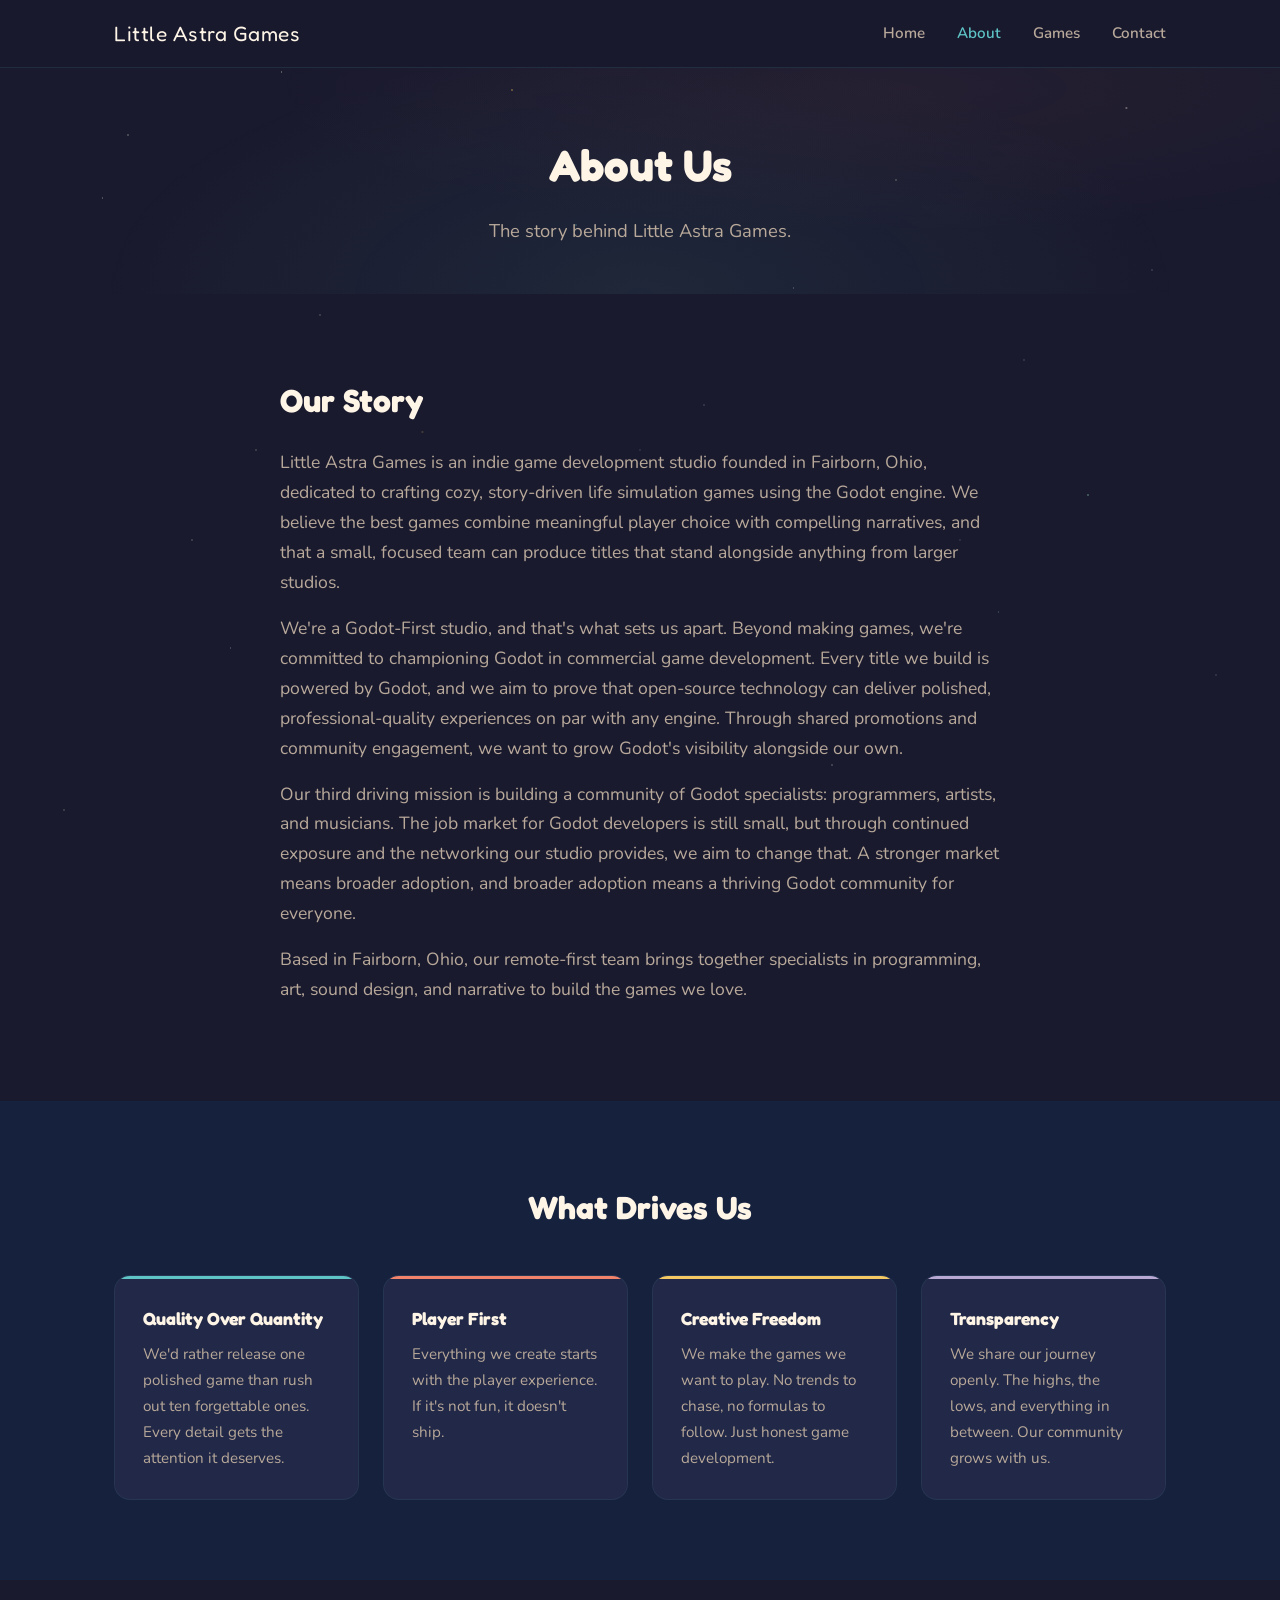
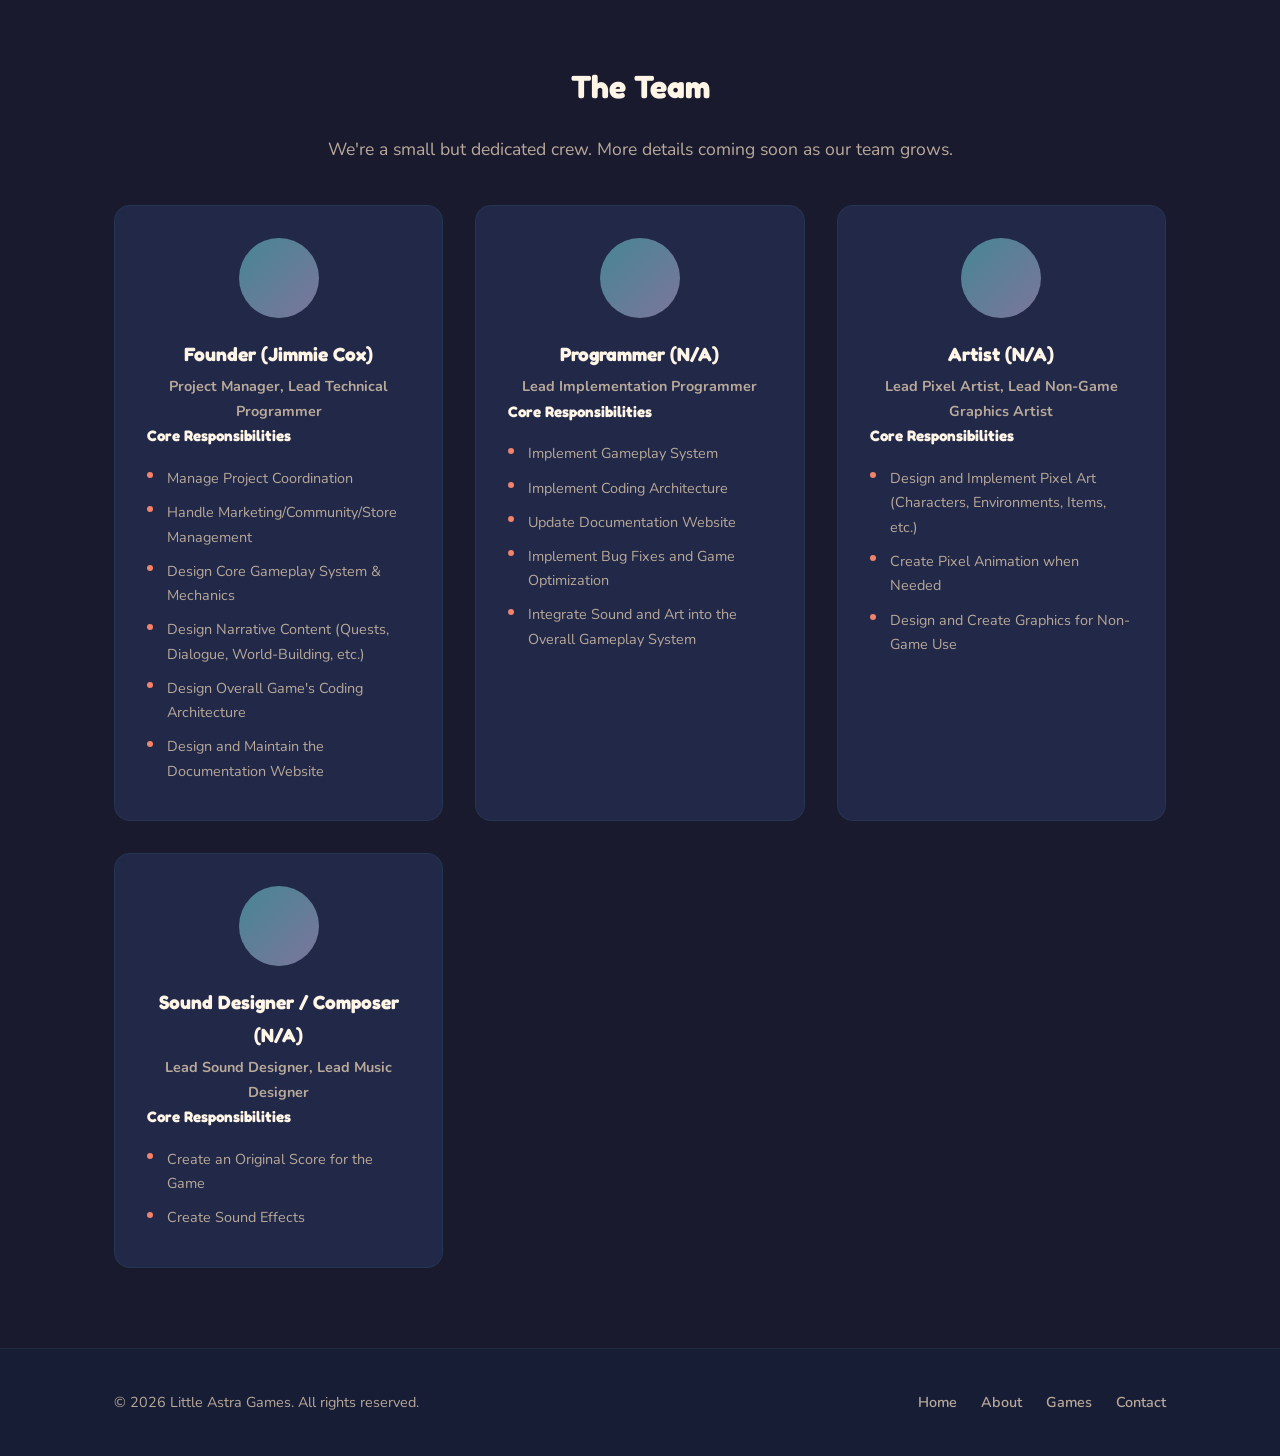
==== about.html @ 0e7be869 "Expand site with multi-page layout and cozy retro-space theme - Add separate About, Games, and Conta" ====
<!doctype html>
<html lang="en">
    <head>
        <meta charset="UTF-8" />
        <meta name="viewport" content="width=device-width, initial-scale=1.0" />
        <meta
            name="description"
            content="About Little Astra Games - Learn about our indie game studio and the team behind the games."
        />
        <title>About - Little Astra Games</title>
        <link rel="icon" type="image/svg+xml" href="favicon.svg" />
        <link rel="preconnect" href="https://fonts.googleapis.com" />
        <link rel="preconnect" href="https://fonts.gstatic.com" crossorigin />
        <link
            href="https://fonts.googleapis.com/css2?family=Nunito:wght@400;600;700;800&family=Fredoka+One&display=swap"
            rel="stylesheet"
        />
        <link rel="stylesheet" href="css/style.css" />
    </head>
    <body>
        <!-- Navigation -->
        <header class="site-header">
            <nav class="nav-container">
                <a href="index.html" class="logo">Little Astra Games</a>
                <button class="nav-toggle" aria-label="Toggle navigation">
                    <span></span>
                    <span></span>
                    <span></span>
                </button>
                <ul class="nav-links">
                    <li><a href="index.html">Home</a></li>
                    <li><a href="about.html" class="nav-active">About</a></li>
                    <li><a href="games.html">Games</a></li>
                    <li><a href="contact.html">Contact</a></li>
                </ul>
            </nav>
        </header>

        <!-- Page Header -->
        <section class="page-header">
            <div class="container">
                <h1>About Us</h1>
                <p>The story behind Little Astra Games.</p>
            </div>
        </section>

        <!-- Our Story -->
        <section class="section">
            <div class="container">
                <div class="content-block">
                    <h2>Our Story</h2>
                    <p>
                        Little Astra Games is an indie game development studio
                        founded in Fairborn, Ohio, dedicated to crafting cozy,
                        story-driven life simulation games using the Godot
                        engine. We believe the best games combine meaningful
                        player choice with compelling narratives, and that a
                        small, focused team can produce titles that stand
                        alongside anything from larger studios.
                    </p>
                    <p>
                        We're a Godot-First studio, and that's what sets us
                        apart. Beyond making games, we're committed to
                        championing Godot in commercial game development. Every
                        title we build is powered by Godot, and we aim to prove
                        that open-source technology can deliver polished,
                        professional-quality experiences on par with any engine.
                        Through shared promotions and community engagement, we
                        want to grow Godot's visibility alongside our own.
                    </p>
                    <p>
                        Our third driving mission is building a community of
                        Godot specialists: programmers, artists, and musicians.
                        The job market for Godot developers is still small, but
                        through continued exposure and the networking our studio
                        provides, we aim to change that. A stronger market means
                        broader adoption, and broader adoption means a thriving
                        Godot community for everyone.
                    </p>
                    <p>
                        Based in Fairborn, Ohio, our remote-first team brings
                        together specialists in programming, art, sound design,
                        and narrative to build the games we love.
                    </p>
                </div>
            </div>
        </section>

        <!-- Our Values -->
        <section class="section section-alt">
            <div class="container">
                <h2>What Drives Us</h2>
                <div class="values-grid">
                    <div class="value-card">
                        <h3>Quality Over Quantity</h3>
                        <p>
                            We'd rather release one polished game than rush out
                            ten forgettable ones. Every detail gets the
                            attention it deserves.
                        </p>
                    </div>
                    <div class="value-card">
                        <h3>Player First</h3>
                        <p>
                            Everything we create starts with the player
                            experience. If it's not fun, it doesn't ship.
                        </p>
                    </div>
                    <div class="value-card">
                        <h3>Creative Freedom</h3>
                        <p>
                            We make the games we want to play. No trends to
                            chase, no formulas to follow. Just honest game
                            development.
                        </p>
                    </div>
                    <div class="value-card">
                        <h3>Transparency</h3>
                        <p>
                            We share our journey openly. The highs, the lows,
                            and everything in between. Our community grows with
                            us.
                        </p>
                    </div>
                </div>
            </div>
        </section>

        <!-- Team -->
        <section class="section">
            <div class="container">
                <h2>The Team</h2>
                <p>
                    We're a small but dedicated crew. More details coming soon
                    as our team grows.
                </p>
                <div class="team-grid">
                    <div class="team-card">
                        <div class="team-avatar"></div>
                        <h3>Founder (Jimmie Cox)</h3>
                        <p class="team-role">Project Manager, Lead Technical Programmer</p>
                        <h4>Core Responsibilities</h4>
                        <ul class="team-responsibilities">
                            <li>Manage Project Coordination</li>
                            <li>Handle Marketing/Community/Store Management</li>
                            <li>Design Core Gameplay System &amp; Mechanics</li>
                            <li>Design Narrative Content (Quests, Dialogue, World-Building, etc.)</li>
                            <li>Design Overall Game's Coding Architecture</li>
                            <li>Design and Maintain the Documentation Website</li>
                        </ul>
                    </div>
                    <div class="team-card">
                        <div class="team-avatar"></div>
                        <h3>Programmer (N/A)</h3>
                        <p class="team-role">Lead Implementation Programmer</p>
                        <h4>Core Responsibilities</h4>
                        <ul class="team-responsibilities">
                            <li>Implement Gameplay System</li>
                            <li>Implement Coding Architecture</li>
                            <li>Update Documentation Website</li>
                            <li>Implement Bug Fixes and Game Optimization</li>
                            <li>Integrate Sound and Art into the Overall Gameplay System</li>
                        </ul>
                    </div>
                    <div class="team-card">
                        <div class="team-avatar"></div>
                        <h3>Artist (N/A)</h3>
                        <p class="team-role">Lead Pixel Artist, Lead Non-Game Graphics Artist</p>
                        <h4>Core Responsibilities</h4>
                        <ul class="team-responsibilities">
                            <li>Design and Implement Pixel Art (Characters, Environments, Items, etc.)</li>
                            <li>Create Pixel Animation when Needed</li>
                            <li>Design and Create Graphics for Non-Game Use</li>
                        </ul>
                    </div>
                    <div class="team-card">
                        <div class="team-avatar"></div>
                        <h3>Sound Designer / Composer (N/A)</h3>
                        <p class="team-role">Lead Sound Designer, Lead Music Designer</p>
                        <h4>Core Responsibilities</h4>
                        <ul class="team-responsibilities">
                            <li>Create an Original Score for the Game</li>
                            <li>Create Sound Effects</li>
                        </ul>
                    </div>
                </div>
            </div>
        </section>

        <!-- Footer -->
        <footer class="site-footer">
            <div class="container footer-content">
                <p>&copy; 2026 Little Astra Games. All rights reserved.</p>
                <ul class="footer-links">
                    <li><a href="index.html">Home</a></li>
                    <li><a href="about.html">About</a></li>
                    <li><a href="games.html">Games</a></li>
                    <li><a href="contact.html">Contact</a></li>
                </ul>
            </div>
        </footer>

        <script src="js/main.js"></script>
    </body>
</html>
---- css/style.css ----
/* ===== Reset & Base ===== */
*,
*::before,
*::after {
  margin: 0;
  padding: 0;
  box-sizing: border-box;
}

:root {
  /* Cozy retro-space palette */
  --color-bg: #1a1a2e;
  --color-bg-alt: #16213e;
  --color-surface: #222847;
  --color-text: #f0e6d3;
  --color-text-muted: #b8a99a;
  --color-cream: #fef5e7;
  --color-teal: #5ec4c6;
  --color-teal-hover: #7dd8da;
  --color-coral: #f2836b;
  --color-coral-hover: #f5a08d;
  --color-lavender: #b8a9d4;
  --color-mint: #a8e6cf;
  --color-gold: #f4c862;
  --color-white: #ffffff;

  --font-body: 'Nunito', sans-serif;
  --font-display: 'Fredoka One', cursive;
  --max-width: 1100px;
  --radius: 16px;
  --radius-sm: 10px;
}

html {
  scroll-behavior: smooth;
}

body {
  font-family: var(--font-body);
  background-color: var(--color-bg);
  color: var(--color-text);
  line-height: 1.7;
  overflow-x: hidden;
}

a {
  color: var(--color-teal);
  text-decoration: none;
  transition: color 0.2s;
}

a:hover {
  color: var(--color-teal-hover);
}

img {
  max-width: 100%;
  display: block;
}

/* ===== Starfield Background ===== */
body::before,
body::after {
  content: '';
  position: fixed;
  top: 0;
  left: 0;
  width: 100%;
  height: 100%;
  pointer-events: none;
  z-index: 0;
}

body::before {
  background:
    radial-gradient(1px 1px at 10% 15%, rgba(254, 245, 231, 0.7), transparent),
    radial-gradient(1px 1px at 25% 35%, rgba(254, 245, 231, 0.5), transparent),
    radial-gradient(1.5px 1.5px at 40% 10%, rgba(244, 200, 98, 0.6), transparent),
    radial-gradient(1px 1px at 55% 45%, rgba(254, 245, 231, 0.4), transparent),
    radial-gradient(1px 1px at 70% 20%, rgba(254, 245, 231, 0.6), transparent),
    radial-gradient(1.5px 1.5px at 85% 55%, rgba(168, 230, 207, 0.5), transparent),
    radial-gradient(1px 1px at 15% 60%, rgba(254, 245, 231, 0.5), transparent),
    radial-gradient(1px 1px at 30% 80%, rgba(254, 245, 231, 0.3), transparent),
    radial-gradient(1.5px 1.5px at 50% 70%, rgba(244, 200, 98, 0.4), transparent),
    radial-gradient(1px 1px at 65% 85%, rgba(254, 245, 231, 0.6), transparent),
    radial-gradient(1px 1px at 80% 40%, rgba(254, 245, 231, 0.4), transparent),
    radial-gradient(1px 1px at 95% 75%, rgba(184, 169, 212, 0.5), transparent),
    radial-gradient(1px 1px at 5% 90%, rgba(254, 245, 231, 0.5), transparent),
    radial-gradient(1.5px 1.5px at 45% 25%, rgba(94, 196, 198, 0.4), transparent),
    radial-gradient(1px 1px at 75% 60%, rgba(254, 245, 231, 0.3), transparent),
    radial-gradient(1px 1px at 20% 50%, rgba(254, 245, 231, 0.5), transparent),
    radial-gradient(1px 1px at 60% 5%, rgba(254, 245, 231, 0.6), transparent),
    radial-gradient(1px 1px at 90% 30%, rgba(254, 245, 231, 0.4), transparent),
    radial-gradient(1.5px 1.5px at 35% 95%, rgba(242, 131, 107, 0.3), transparent),
    radial-gradient(1px 1px at 50% 50%, rgba(254, 245, 231, 0.3), transparent);
  animation: twinkle 8s ease-in-out infinite alternate;
}

body::after {
  background:
    radial-gradient(1px 1px at 8% 22%, rgba(254, 245, 231, 0.5), transparent),
    radial-gradient(1px 1px at 18% 72%, rgba(254, 245, 231, 0.4), transparent),
    radial-gradient(1.5px 1.5px at 33% 48%, rgba(244, 200, 98, 0.3), transparent),
    radial-gradient(1px 1px at 48% 88%, rgba(254, 245, 231, 0.6), transparent),
    radial-gradient(1px 1px at 62% 32%, rgba(254, 245, 231, 0.4), transparent),
    radial-gradient(1px 1px at 78% 68%, rgba(168, 230, 207, 0.4), transparent),
    radial-gradient(1.5px 1.5px at 88% 12%, rgba(254, 245, 231, 0.5), transparent),
    radial-gradient(1px 1px at 42% 58%, rgba(254, 245, 231, 0.3), transparent),
    radial-gradient(1px 1px at 72% 92%, rgba(184, 169, 212, 0.3), transparent),
    radial-gradient(1px 1px at 22% 8%, rgba(254, 245, 231, 0.6), transparent);
  animation: twinkle 12s ease-in-out infinite alternate-reverse;
}

@keyframes twinkle {
  0% { opacity: 0.6; }
  100% { opacity: 1; }
}

/* All content above starfield */
body > * {
  position: relative;
  z-index: 1;
}

/* ===== Layout ===== */
.container {
  max-width: var(--max-width);
  margin: 0 auto;
  padding: 0 1.5rem;
}

.section {
  padding: 5rem 0;
  text-align: center;
}

.section-alt {
  background-color: var(--color-bg-alt);
}

.section h2 {
  font-family: var(--font-display);
  font-size: 2rem;
  margin-bottom: 1.25rem;
  color: var(--color-cream);
}

.section p {
  max-width: 640px;
  margin: 0 auto;
  color: var(--color-text-muted);
  font-size: 1.1rem;
}

/* ===== Header / Nav ===== */
.site-header {
  position: fixed;
  top: 0;
  left: 0;
  width: 100%;
  z-index: 100;
  background-color: rgba(26, 26, 46, 0.92);
  backdrop-filter: blur(10px);
  border-bottom: 1px solid rgba(94, 196, 198, 0.12);
}

.nav-container {
  max-width: var(--max-width);
  margin: 0 auto;
  padding: 1rem 1.5rem;
  display: flex;
  align-items: center;
  justify-content: space-between;
}

.logo {
  font-family: var(--font-display);
  font-size: 1.3rem;
  color: var(--color-cream);
  letter-spacing: 0.5px;
}

.logo:hover {
  color: var(--color-teal);
}

.nav-links {
  list-style: none;
  display: flex;
  gap: 2rem;
}

.nav-links a {
  color: var(--color-text-muted);
  font-size: 0.95rem;
  font-weight: 600;
  transition: color 0.2s;
}

.nav-links a:hover {
  color: var(--color-cream);
}

.nav-links a.nav-active {
  color: var(--color-teal);
}

/* Mobile nav toggle */
.nav-toggle {
  display: none;
  background: none;
  border: none;
  cursor: pointer;
  flex-direction: column;
  gap: 5px;
  padding: 4px;
}

.nav-toggle span {
  display: block;
  width: 24px;
  height: 2px;
  background-color: var(--color-cream);
  border-radius: 2px;
  transition: transform 0.3s, opacity 0.3s;
}

@media (max-width: 768px) {
  .nav-toggle {
    display: flex;
  }

  .nav-links {
    position: absolute;
    top: 100%;
    left: 0;
    width: 100%;
    flex-direction: column;
    background-color: rgba(26, 26, 46, 0.98);
    padding: 1.5rem;
    gap: 1rem;
    border-bottom: 1px solid rgba(94, 196, 198, 0.12);
    display: none;
  }

  .nav-links.open {
    display: flex;
  }
}

/* ===== Hero (Home page) ===== */
.hero {
  min-height: 100vh;
  display: flex;
  align-items: center;
  justify-content: center;
  text-align: center;
  padding: 6rem 1.5rem 4rem;
  background:
    radial-gradient(ellipse at 30% 80%, rgba(94, 196, 198, 0.08) 0%, transparent 50%),
    radial-gradient(ellipse at 70% 20%, rgba(242, 131, 107, 0.06) 0%, transparent 50%),
    radial-gradient(ellipse at center bottom, rgba(184, 169, 212, 0.1) 0%, transparent 60%);
}

.hero h1 {
  font-family: var(--font-display);
  font-size: 3.5rem;
  color: var(--color-cream);
  margin-bottom: 1rem;
  letter-spacing: 1px;
}

.hero p {
  font-size: 1.3rem;
  color: var(--color-text-muted);
  margin-bottom: 2.5rem;
}

/* ===== Page Header (Sub-pages) ===== */
.page-header {
  padding: 8rem 0 3rem;
  text-align: center;
  background:
    radial-gradient(ellipse at center bottom, rgba(94, 196, 198, 0.08) 0%, transparent 60%),
    radial-gradient(ellipse at 70% 30%, rgba(242, 131, 107, 0.05) 0%, transparent 50%);
}

.page-header h1 {
  font-family: var(--font-display);
  font-size: 2.75rem;
  color: var(--color-cream);
  margin-bottom: 0.75rem;
}

.page-header p {
  font-size: 1.15rem;
  color: var(--color-text-muted);
}

/* ===== Buttons ===== */
.btn {
  display: inline-block;
  padding: 0.8rem 2.2rem;
  background-color: var(--color-coral);
  color: var(--color-white);
  border-radius: 50px;
  font-family: var(--font-body);
  font-size: 1rem;
  font-weight: 700;
  transition: background-color 0.2s, transform 0.2s, box-shadow 0.2s;
  box-shadow: 0 4px 15px rgba(242, 131, 107, 0.25);
}

.btn:hover {
  background-color: var(--color-coral-hover);
  color: var(--color-white);
  transform: translateY(-2px);
  box-shadow: 0 6px 20px rgba(242, 131, 107, 0.35);
}

.btn-outline {
  background-color: transparent;
  border: 2px solid var(--color-teal);
  color: var(--color-teal);
  box-shadow: none;
}

.btn-outline:hover {
  background-color: var(--color-teal);
  color: var(--color-bg);
  box-shadow: 0 6px 20px rgba(94, 196, 198, 0.25);
}

.cta-buttons {
  display: flex;
  gap: 1rem;
  justify-content: center;
  margin-top: 2rem;
  flex-wrap: wrap;
}

/* ===== Card base style ===== */
.highlight-card,
.game-card,
.value-card,
.contact-card {
  background-color: var(--color-surface);
  border-radius: var(--radius);
  border: 1px solid rgba(94, 196, 198, 0.08);
  transition: transform 0.25s, box-shadow 0.25s, border-color 0.25s;
}

.highlight-card:hover,
.game-card:hover,
.value-card:hover,
.contact-card:hover {
  transform: translateY(-4px);
  box-shadow: 0 8px 30px rgba(94, 196, 198, 0.1);
  border-color: rgba(94, 196, 198, 0.2);
}

/* ===== Highlights Grid (Home) ===== */
.highlights-grid {
  display: grid;
  grid-template-columns: repeat(auto-fit, minmax(260px, 1fr));
  gap: 2rem;
  margin-top: 2.5rem;
}

.highlight-card {
  padding: 2rem;
  text-align: left;
}

.highlight-card h3 {
  font-family: var(--font-display);
  font-size: 1.3rem;
  color: var(--color-teal);
  margin-bottom: 0.75rem;
}

.highlight-card p {
  color: var(--color-text-muted);
  font-size: 0.95rem;
  margin: 0;
  max-width: none;
}

/* Retro atomic decorative dot on highlight cards */
.highlight-card::before {
  content: '';
  display: block;
  width: 10px;
  height: 10px;
  border-radius: 50%;
  margin-bottom: 1.25rem;
}

.highlight-card:nth-child(1)::before {
  background-color: var(--color-coral);
  box-shadow: 0 0 12px rgba(242, 131, 107, 0.4);
}

.highlight-card:nth-child(2)::before {
  background-color: var(--color-mint);
  box-shadow: 0 0 12px rgba(168, 230, 207, 0.4);
}

.highlight-card:nth-child(3)::before {
  background-color: var(--color-gold);
  box-shadow: 0 0 12px rgba(244, 200, 98, 0.4);
}

.highlight-card:nth-child(4)::before {
  background-color: var(--color-lavender);
  box-shadow: 0 0 12px rgba(184, 169, 212, 0.4);
}

/* ===== Games Grid ===== */
.games-grid {
  display: grid;
  grid-template-columns: repeat(auto-fill, minmax(300px, 1fr));
  gap: 2rem;
  margin-top: 2.5rem;
}

.game-card {
  padding: 1.5rem;
  text-align: left;
}

.game-card-placeholder {
  width: 100%;
  aspect-ratio: 16 / 9;
  background: linear-gradient(135deg, rgba(94, 196, 198, 0.1) 0%, rgba(184, 169, 212, 0.1) 100%);
  border-radius: var(--radius-sm);
  margin-bottom: 1rem;
}

.game-tag {
  display: inline-block;
  font-size: 0.7rem;
  font-weight: 700;
  text-transform: uppercase;
  letter-spacing: 1.5px;
  color: var(--color-mint);
  background-color: rgba(168, 230, 207, 0.1);
  padding: 0.3rem 0.85rem;
  border-radius: 50px;
  margin-bottom: 0.75rem;
}

.game-card h3 {
  font-family: var(--font-display);
  font-size: 1.25rem;
  color: var(--color-cream);
  margin-bottom: 0.5rem;
}

.game-card p {
  color: var(--color-text-muted);
  font-size: 0.95rem;
  max-width: none;
  margin: 0;
}

/* ===== Content Block (About) ===== */
.content-block {
  text-align: left;
  max-width: 720px;
  margin: 0 auto;
}

.content-block h2 {
  text-align: left;
}

.content-block p {
  max-width: none;
  margin: 0 0 1rem;
  text-align: left;
}

/* ===== Values Grid (About) ===== */
.values-grid {
  display: grid;
  grid-template-columns: repeat(auto-fit, minmax(240px, 1fr));
  gap: 1.5rem;
  margin-top: 2.5rem;
}

.value-card {
  padding: 1.75rem;
  text-align: left;
  position: relative;
  overflow: hidden;
}

/* Retro accent stripe on value cards */
.value-card::after {
  content: '';
  position: absolute;
  top: 0;
  left: 0;
  width: 100%;
  height: 3px;
  border-radius: var(--radius) var(--radius) 0 0;
}

.value-card:nth-child(1)::after { background: var(--color-teal); }
.value-card:nth-child(2)::after { background: var(--color-coral); }
.value-card:nth-child(3)::after { background: var(--color-gold); }
.value-card:nth-child(4)::after { background: var(--color-lavender); }

.value-card h3 {
  font-family: var(--font-display);
  font-size: 1.1rem;
  color: var(--color-cream);
  margin-bottom: 0.5rem;
}

.value-card p {
  color: var(--color-text-muted);
  font-size: 0.95rem;
  max-width: none;
  margin: 0;
}

/* ===== Team Grid (About) ===== */
.team-grid {
  display: grid;
  grid-template-columns: repeat(auto-fill, minmax(280px, 1fr));
  gap: 2rem;
  margin-top: 2.5rem;
  justify-items: center;
}

.team-card {
  background-color: var(--color-surface);
  border-radius: var(--radius);
  border: 1px solid rgba(94, 196, 198, 0.08);
  padding: 2rem;
  text-align: left;
  max-width: 420px;
  width: 100%;
}

.team-avatar {
  width: 80px;
  height: 80px;
  border-radius: 50%;
  background: linear-gradient(135deg, var(--color-teal), var(--color-lavender));
  margin: 0 auto 1.25rem;
  opacity: 0.6;
}

.team-card h3 {
  font-family: var(--font-display);
  font-size: 1.2rem;
  color: var(--color-cream);
  margin-bottom: 0.25rem;
  text-align: center;
}

.team-role {
  color: var(--color-teal);
  font-weight: 700;
  font-size: 0.9rem;
  text-align: center;
  margin-bottom: 1.25rem;
}

.team-card h4 {
  font-family: var(--font-display);
  font-size: 0.95rem;
  color: var(--color-cream);
  margin-bottom: 0.75rem;
}

.team-responsibilities {
  list-style: none;
  padding: 0;
}

.team-responsibilities li {
  color: var(--color-text-muted);
  font-size: 0.9rem;
  padding: 0.3rem 0;
  padding-left: 1.25rem;
  position: relative;
}

.team-responsibilities li::before {
  content: '';
  position: absolute;
  left: 0;
  top: 0.7rem;
  width: 6px;
  height: 6px;
  border-radius: 50%;
  background-color: var(--color-coral);
}

.team-card p {
  color: var(--color-text-muted);
  font-size: 0.9rem;
}

/* ===== Contact Grid ===== */
.contact-grid {
  display: grid;
  grid-template-columns: repeat(auto-fit, minmax(260px, 1fr));
  gap: 1.5rem;
  margin-top: 1rem;
}

.contact-card {
  padding: 2rem;
  text-align: left;
}

.contact-card h3 {
  font-family: var(--font-display);
  font-size: 1.15rem;
  color: var(--color-cream);
  margin-bottom: 0.5rem;
}

.contact-card p {
  color: var(--color-text-muted);
  font-size: 0.95rem;
  margin: 0 0 1rem;
  max-width: none;
}

.contact-link {
  font-weight: 700;
  font-size: 0.95rem;
  color: var(--color-teal);
}

.contact-link:hover {
  color: var(--color-teal-hover);
}

/* ===== Social Links ===== */
.social-links {
  list-style: none;
  display: flex;
  justify-content: center;
  gap: 1.5rem;
  margin-top: 2rem;
  flex-wrap: wrap;
}

.social-links a {
  display: inline-block;
  padding: 0.5rem 1.25rem;
  color: var(--color-cream);
  font-weight: 700;
  font-size: 0.95rem;
  border: 1px solid rgba(94, 196, 198, 0.2);
  border-radius: 50px;
  transition: all 0.2s;
}

.social-links a:hover {
  background-color: var(--color-teal);
  color: var(--color-bg);
  border-color: var(--color-teal);
}

/* ===== Footer ===== */
.site-footer {
  padding: 2.5rem 0;
  border-top: 1px solid rgba(94, 196, 198, 0.1);
  background-color: rgba(22, 33, 62, 0.5);
}

.footer-content {
  display: flex;
  align-items: center;
  justify-content: space-between;
  flex-wrap: wrap;
  gap: 1rem;
}

.site-footer p {
  color: var(--color-text-muted);
  font-size: 0.9rem;
}

.footer-links {
  list-style: none;
  display: flex;
  gap: 1.5rem;
}

.footer-links a {
  color: var(--color-text-muted);
  font-size: 0.9rem;
  font-weight: 600;
  transition: color 0.2s;
}

.footer-links a:hover {
  color: var(--color-teal);
}

/* ===== Responsive ===== */
@media (max-width: 600px) {
  .hero h1 {
    font-size: 2.25rem;
  }

  .hero p {
    font-size: 1.05rem;
  }

  .page-header {
    padding: 6.5rem 0 2rem;
  }

  .page-header h1 {
    font-size: 2rem;
  }

  .section {
    padding: 3.5rem 0;
  }

  .footer-content {
    flex-direction: column;
    text-align: center;
  }
}
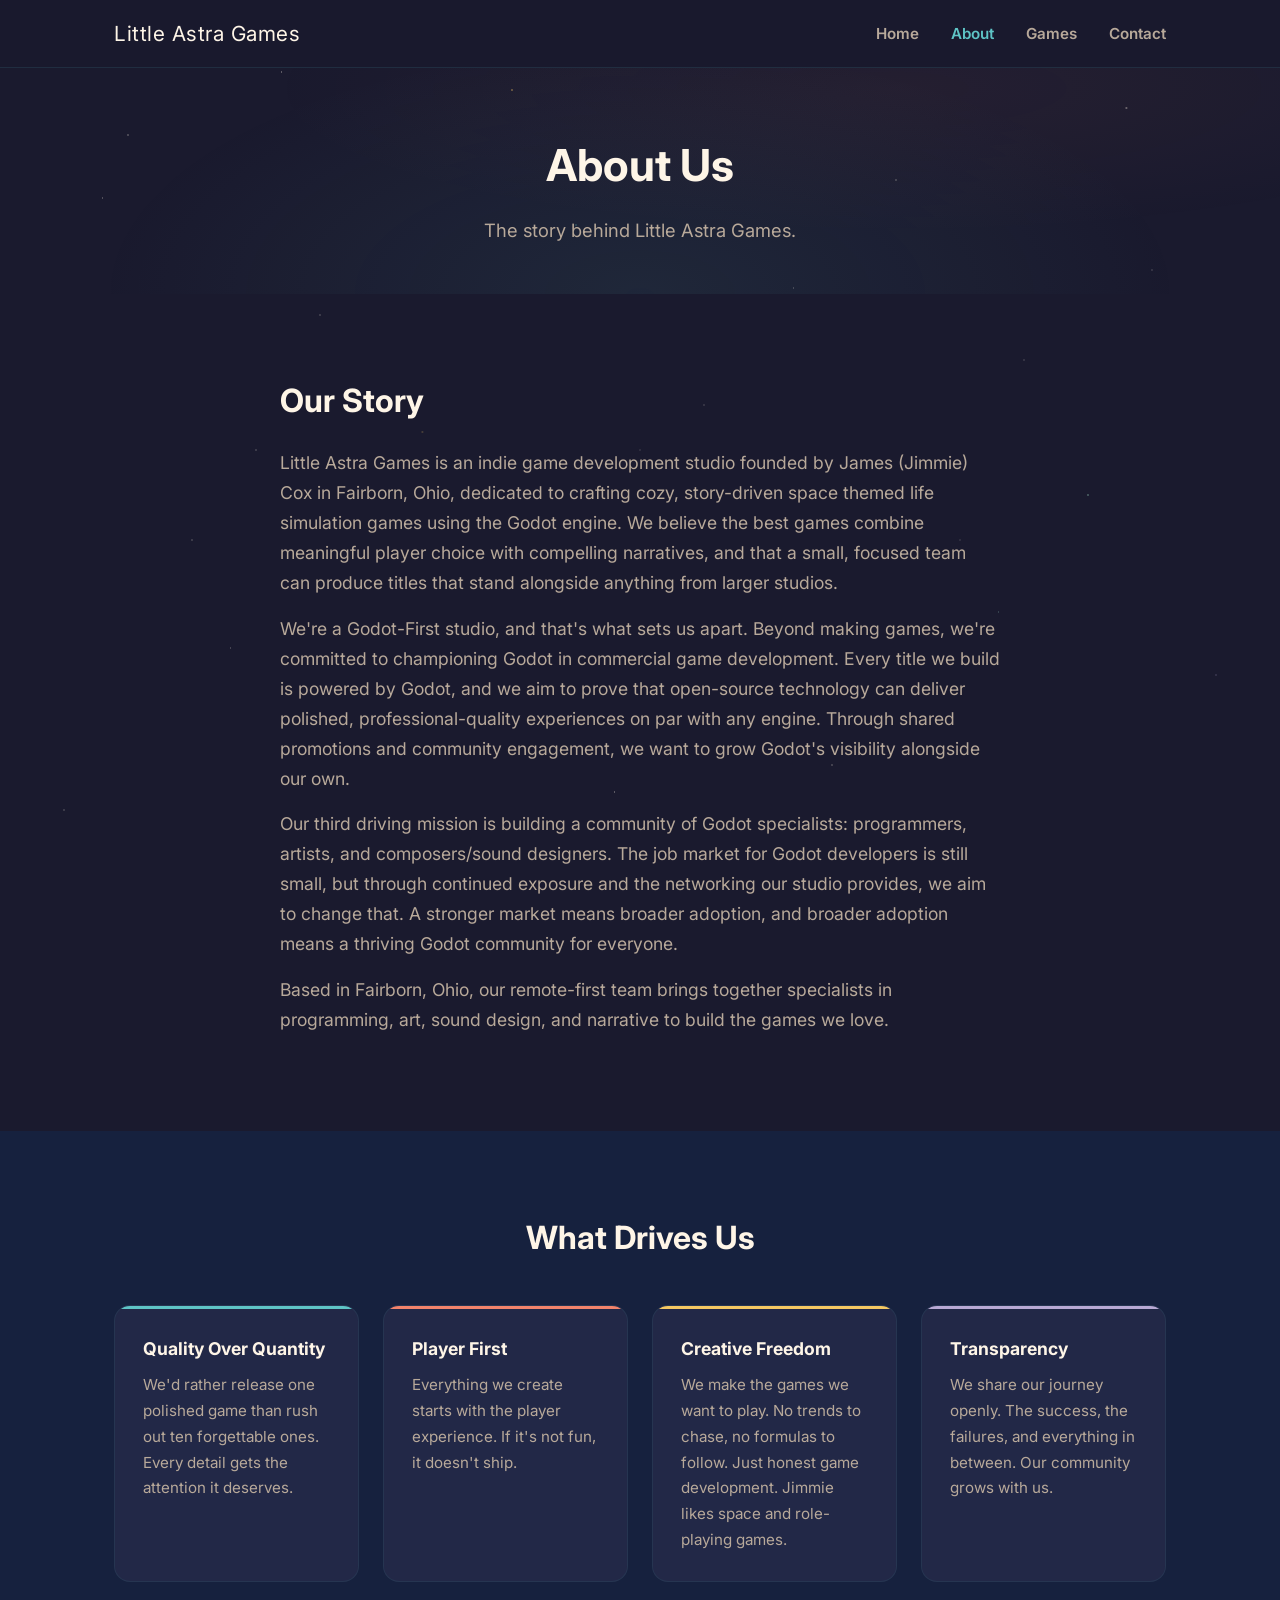
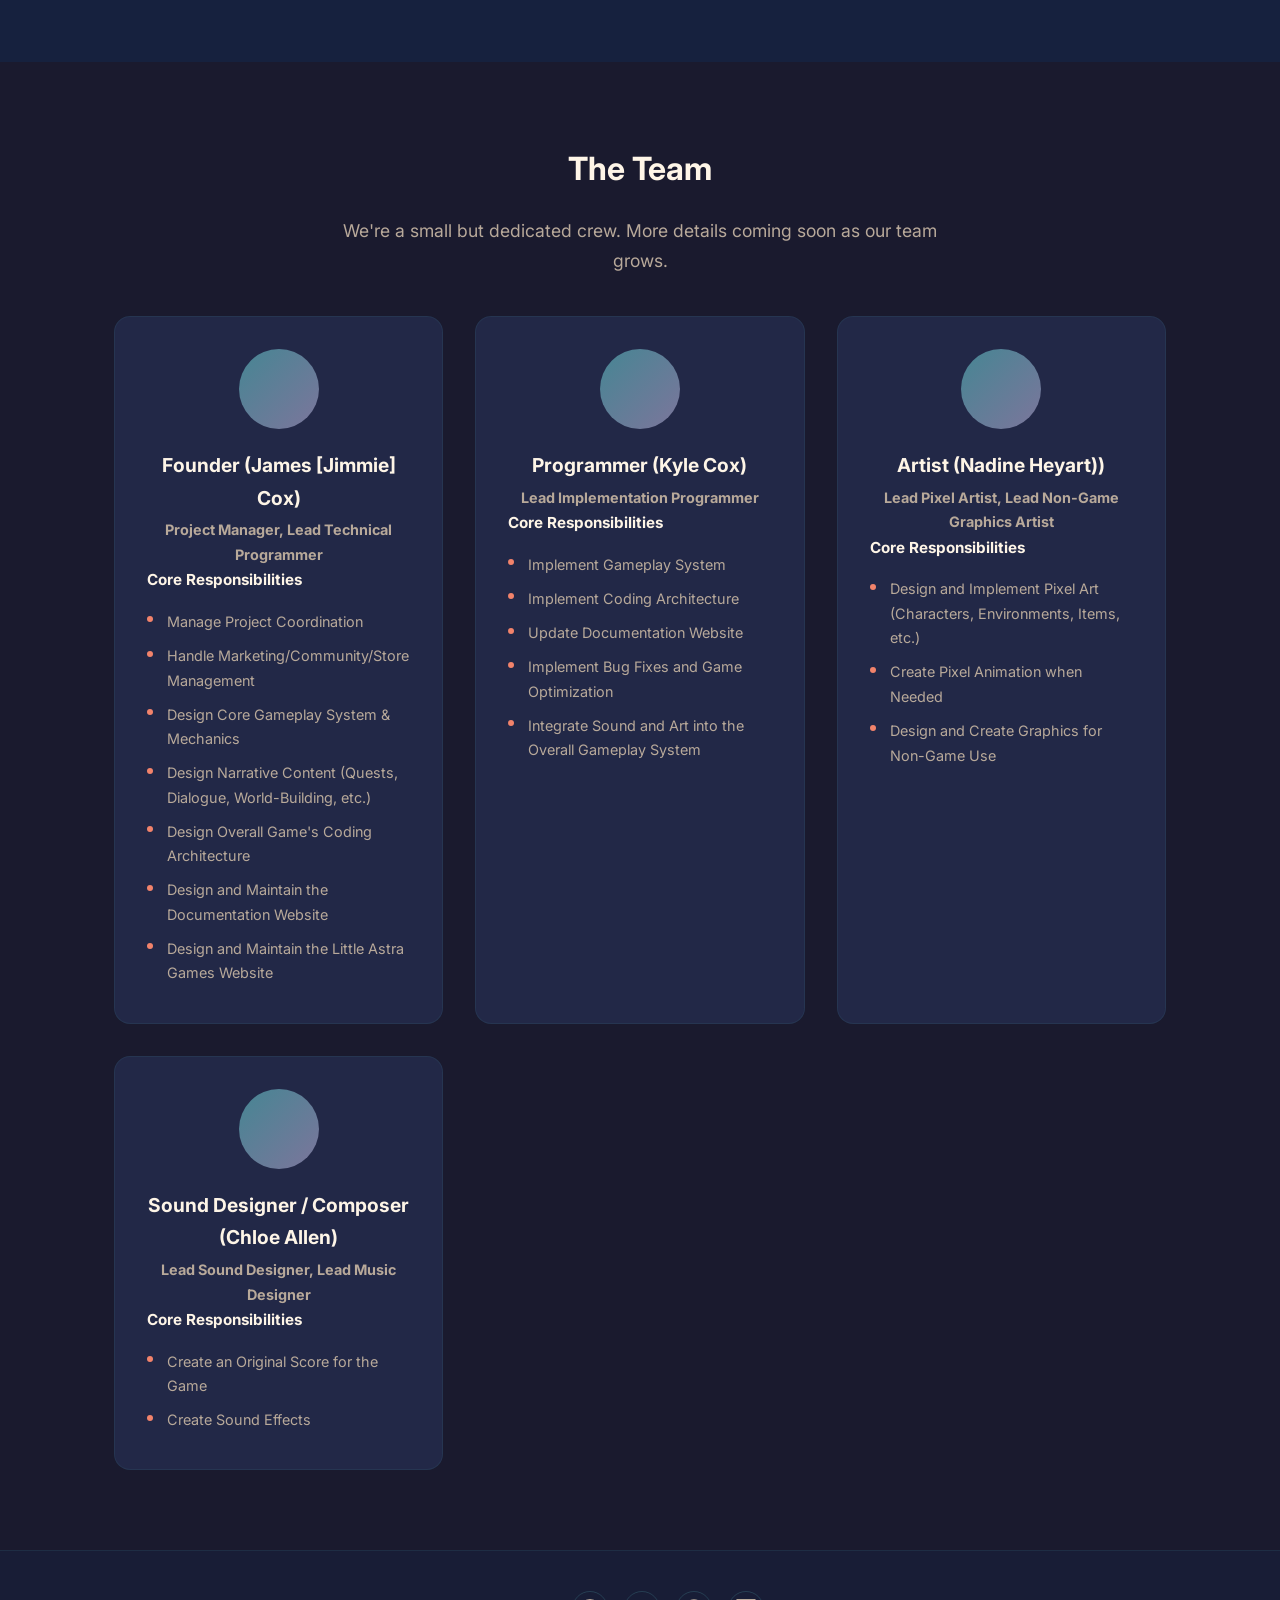
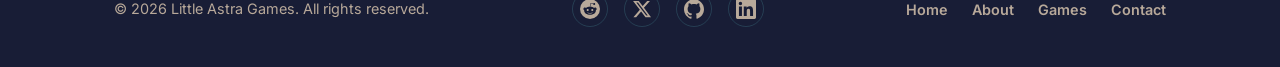
==== commit 5ef8a6f4: "Add Learn page, social icons, and home redesign - New learn.html page with Tutorials, Open Source, a" ====
--- a/about.html
+++ b/about.html
@@ -12,7 +12,7 @@
         <link rel="preconnect" href="https://fonts.googleapis.com" />
         <link rel="preconnect" href="https://fonts.gstatic.com" crossorigin />
         <link
-            href="https://fonts.googleapis.com/css2?family=Nunito:wght@400;600;700;800&family=Fredoka+One&display=swap"
+            href="https://fonts.googleapis.com/css2?family=Inter:wght@400;500;600;700;800&display=swap"
             rel="stylesheet"
         />
         <link rel="stylesheet" href="css/style.css" />
@@ -51,12 +51,13 @@
                     <h2>Our Story</h2>
                     <p>
                         Little Astra Games is an indie game development studio
-                        founded in Fairborn, Ohio, dedicated to crafting cozy,
-                        story-driven life simulation games using the Godot
-                        engine. We believe the best games combine meaningful
-                        player choice with compelling narratives, and that a
-                        small, focused team can produce titles that stand
-                        alongside anything from larger studios.
+                        founded by James (Jimmie) Cox in Fairborn, Ohio,
+                        dedicated to crafting cozy, story-driven space themed
+                        life simulation games using the Godot engine. We believe
+                        the best games combine meaningful player choice with
+                        compelling narratives, and that a small, focused team
+                        can produce titles that stand alongside anything from
+                        larger studios.
                     </p>
                     <p>
                         We're a Godot-First studio, and that's what sets us
@@ -70,12 +71,13 @@
                     </p>
                     <p>
                         Our third driving mission is building a community of
-                        Godot specialists: programmers, artists, and musicians.
-                        The job market for Godot developers is still small, but
-                        through continued exposure and the networking our studio
-                        provides, we aim to change that. A stronger market means
-                        broader adoption, and broader adoption means a thriving
-                        Godot community for everyone.
+                        Godot specialists: programmers, artists, and
+                        composers/sound designers. The job market for Godot
+                        developers is still small, but through continued
+                        exposure and the networking our studio provides, we aim
+                        to change that. A stronger market means broader
+                        adoption, and broader adoption means a thriving Godot
+                        community for everyone.
                     </p>
                     <p>
                         Based in Fairborn, Ohio, our remote-first team brings
@@ -111,15 +113,16 @@
                         <p>
                             We make the games we want to play. No trends to
                             chase, no formulas to follow. Just honest game
-                            development.
+                            development. Jimmie likes space and role-playing
+                            games.
                         </p>
                     </div>
                     <div class="value-card">
                         <h3>Transparency</h3>
                         <p>
-                            We share our journey openly. The highs, the lows,
-                            and everything in between. Our community grows with
-                            us.
+                            We share our journey openly. The success, the
+                            failures, and everything in between. Our community
+                            grows with us.
                         </p>
                     </div>
                 </div>
@@ -137,21 +140,32 @@
                 <div class="team-grid">
                     <div class="team-card">
                         <div class="team-avatar"></div>
-                        <h3>Founder (Jimmie Cox)</h3>
-                        <p class="team-role">Project Manager, Lead Technical Programmer</p>
+                        <h3>Founder (James [Jimmie] Cox)</h3>
+                        <p class="team-role">
+                            Project Manager, Lead Technical Programmer
+                        </p>
                         <h4>Core Responsibilities</h4>
                         <ul class="team-responsibilities">
                             <li>Manage Project Coordination</li>
                             <li>Handle Marketing/Community/Store Management</li>
                             <li>Design Core Gameplay System &amp; Mechanics</li>
-                            <li>Design Narrative Content (Quests, Dialogue, World-Building, etc.)</li>
+                            <li>
+                                Design Narrative Content (Quests, Dialogue,
+                                World-Building, etc.)
+                            </li>
                             <li>Design Overall Game's Coding Architecture</li>
-                            <li>Design and Maintain the Documentation Website</li>
-                        </ul>
-                    </div>
-                    <div class="team-card">
-                        <div class="team-avatar"></div>
-                        <h3>Programmer (N/A)</h3>
+                            <li>
+                                Design and Maintain the Documentation Website
+                            </li>
+                            <li>
+                                Design and Maintain the Little Astra Games
+                                Website
+                            </li>
+                        </ul>
+                    </div>
+                    <div class="team-card">
+                        <div class="team-avatar"></div>
+                        <h3>Programmer (Kyle Cox)</h3>
                         <p class="team-role">Lead Implementation Programmer</p>
                         <h4>Core Responsibilities</h4>
                         <ul class="team-responsibilities">
@@ -159,24 +173,34 @@
                             <li>Implement Coding Architecture</li>
                             <li>Update Documentation Website</li>
                             <li>Implement Bug Fixes and Game Optimization</li>
-                            <li>Integrate Sound and Art into the Overall Gameplay System</li>
-                        </ul>
-                    </div>
-                    <div class="team-card">
-                        <div class="team-avatar"></div>
-                        <h3>Artist (N/A)</h3>
-                        <p class="team-role">Lead Pixel Artist, Lead Non-Game Graphics Artist</p>
-                        <h4>Core Responsibilities</h4>
-                        <ul class="team-responsibilities">
-                            <li>Design and Implement Pixel Art (Characters, Environments, Items, etc.)</li>
+                            <li>
+                                Integrate Sound and Art into the Overall
+                                Gameplay System
+                            </li>
+                        </ul>
+                    </div>
+                    <div class="team-card">
+                        <div class="team-avatar"></div>
+                        <h3>Artist (Nadine Heyart))</h3>
+                        <p class="team-role">
+                            Lead Pixel Artist, Lead Non-Game Graphics Artist
+                        </p>
+                        <h4>Core Responsibilities</h4>
+                        <ul class="team-responsibilities">
+                            <li>
+                                Design and Implement Pixel Art (Characters,
+                                Environments, Items, etc.)
+                            </li>
                             <li>Create Pixel Animation when Needed</li>
                             <li>Design and Create Graphics for Non-Game Use</li>
                         </ul>
                     </div>
                     <div class="team-card">
                         <div class="team-avatar"></div>
-                        <h3>Sound Designer / Composer (N/A)</h3>
-                        <p class="team-role">Lead Sound Designer, Lead Music Designer</p>
+                        <h3>Sound Designer / Composer (Chloe Allen)</h3>
+                        <p class="team-role">
+                            Lead Sound Designer, Lead Music Designer
+                        </p>
                         <h4>Core Responsibilities</h4>
                         <ul class="team-responsibilities">
                             <li>Create an Original Score for the Game</li>
@@ -191,6 +215,76 @@
         <footer class="site-footer">
             <div class="container footer-content">
                 <p>&copy; 2026 Little Astra Games. All rights reserved.</p>
+                <ul class="footer-social">
+                    <li>
+                        <a
+                            href="https://www.reddit.com/user/LittleAstraGames/"
+                            aria-label="Reddit"
+                            target="_blank"
+                            rel="noopener noreferrer"
+                            ><svg
+                                width="20"
+                                height="20"
+                                viewBox="0 0 24 24"
+                                fill="currentColor"
+                            >
+                                <path
+                                    d="M12 0A12 12 0 0 0 0 12a12 12 0 0 0 12 12 12 12 0 0 0 12-12A12 12 0 0 0 12 0zm5.01 4.744c.688 0 1.25.561 1.25 1.249a1.25 1.25 0 0 1-2.498.056l-2.597-.547-.8 3.747c1.824.07 3.48.632 4.674 1.488.308-.309.73-.491 1.207-.491.968 0 1.754.786 1.754 1.754 0 .716-.435 1.333-1.01 1.614a3.111 3.111 0 0 1 .042.52c0 2.694-3.13 4.884-7.004 4.884-3.874 0-7.004-2.19-7.004-4.884 0-.174.014-.346.042-.514-.577-.28-1.013-.898-1.013-1.616 0-.968.786-1.754 1.754-1.754.463 0 .898.196 1.207.49 1.207-.883 2.878-1.43 4.744-1.487l.885-4.182a.342.342 0 0 1 .14-.197.35.35 0 0 1 .238-.042l2.906.617a1.214 1.214 0 0 1 1.108-.701zM9.25 12C8.561 12 8 12.562 8 13.25c0 .687.561 1.248 1.25 1.248.687 0 1.248-.561 1.248-1.249 0-.688-.561-1.249-1.249-1.249zm5.5 0c-.687 0-1.248.561-1.248 1.25 0 .687.561 1.248 1.249 1.248.688 0 1.249-.561 1.249-1.249 0-.687-.562-1.249-1.25-1.249zm-5.466 3.99a.327.327 0 0 0-.231.094.33.33 0 0 0 0 .463c.842.842 2.484.913 2.961.913.477 0 2.105-.056 2.961-.913a.361.361 0 0 0 0-.463.327.327 0 0 0-.462 0c-.547.533-1.684.73-2.512.73-.828 0-1.979-.196-2.512-.73a.326.326 0 0 0-.205-.094z"
+                                /></svg
+                        ></a>
+                    </li>
+                    <li>
+                        <a
+                            href="https://x.com/LittleAstraGame"
+                            aria-label="X (Twitter)"
+                            target="_blank"
+                            rel="noopener noreferrer"
+                            ><svg
+                                width="20"
+                                height="20"
+                                viewBox="0 0 24 24"
+                                fill="currentColor"
+                            >
+                                <path
+                                    d="M18.244 2.25h3.308l-7.227 8.26 8.502 11.24H16.17l-5.214-6.817L4.99 21.75H1.68l7.73-8.835L1.254 2.25H8.08l4.713 6.231zm-1.161 17.52h1.833L7.084 4.126H5.117z"
+                                /></svg
+                        ></a>
+                    </li>
+                    <li>
+                        <a
+                            href="https://github.com/Little-Astra-Games"
+                            aria-label="GitHub"
+                            target="_blank"
+                            rel="noopener noreferrer"
+                            ><svg
+                                width="20"
+                                height="20"
+                                viewBox="0 0 24 24"
+                                fill="currentColor"
+                            >
+                                <path
+                                    d="M12 .297c-6.63 0-12 5.373-12 12 0 5.303 3.438 9.8 8.205 11.385.6.113.82-.258.82-.577 0-.285-.01-1.04-.015-2.04-3.338.724-4.042-1.61-4.042-1.61C4.422 18.07 3.633 17.7 3.633 17.7c-1.087-.744.084-.729.084-.729 1.205.084 1.838 1.236 1.838 1.236 1.07 1.835 2.809 1.305 3.495.998.108-.776.417-1.305.76-1.605-2.665-.3-5.466-1.332-5.466-5.93 0-1.31.465-2.38 1.235-3.22-.135-.303-.54-1.523.105-3.176 0 0 1.005-.322 3.3 1.23.96-.267 1.98-.399 3-.405 1.02.006 2.04.138 3 .405 2.28-1.552 3.285-1.23 3.285-1.23.645 1.653.24 2.873.12 3.176.765.84 1.23 1.91 1.23 3.22 0 4.61-2.805 5.625-5.475 5.92.42.36.81 1.096.81 2.22 0 1.606-.015 2.896-.015 3.286 0 .315.21.69.825.57C20.565 22.092 24 17.592 24 12.297c0-6.627-5.373-12-12-12"
+                                /></svg
+                        ></a>
+                    </li>
+                    <li>
+                        <a
+                            href="#"
+                            aria-label="LinkedIn"
+                            target="_blank"
+                            rel="noopener noreferrer"
+                            ><svg
+                                width="20"
+                                height="20"
+                                viewBox="0 0 24 24"
+                                fill="currentColor"
+                            >
+                                <path
+                                    d="M20.447 20.452h-3.554v-5.569c0-1.328-.027-3.037-1.852-3.037-1.853 0-2.136 1.445-2.136 2.939v5.667H9.351V9h3.414v1.561h.046c.477-.9 1.637-1.85 3.37-1.85 3.601 0 4.267 2.37 4.267 5.455v6.286zM5.337 7.433a2.062 2.062 0 0 1-2.063-2.065 2.064 2.064 0 1 1 2.063 2.065zm1.782 13.019H3.555V9h3.564v11.452zM22.225 0H1.771C.792 0 0 .774 0 1.729v20.542C0 23.227.792 24 1.771 24h20.451C23.2 24 24 23.227 24 22.271V1.729C24 .774 23.2 0 22.222 0h.003z"
+                                /></svg
+                        ></a>
+                    </li>
+                </ul>
                 <ul class="footer-links">
                     <li><a href="index.html">Home</a></li>
                     <li><a href="about.html">About</a></li>
--- a/css/style.css
+++ b/css/style.css
@@ -24,8 +24,8 @@
   --color-gold: #f4c862;
   --color-white: #ffffff;
 
-  --font-body: 'Nunito', sans-serif;
-  --font-display: 'Fredoka One', cursive;
+  --font-body: 'Inter', sans-serif;
+  --font-display: 'Inter', sans-serif;
   --max-width: 1100px;
   --radius: 16px;
   --radius-sm: 10px;
@@ -416,6 +416,56 @@
   box-shadow: 0 0 12px rgba(184, 169, 212, 0.4);
 }
 
+/* ===== Learn Grid ===== */
+.learn-grid {
+  display: grid;
+  grid-template-columns: repeat(auto-fit, minmax(280px, 1fr));
+  gap: 2rem;
+  margin-top: 2.5rem;
+}
+
+.learn-card {
+  background-color: var(--color-surface);
+  border-radius: var(--radius);
+  border: 1px solid rgba(94, 196, 198, 0.08);
+  padding: 2rem;
+  text-align: left;
+  transition: transform 0.25s, box-shadow 0.25s, border-color 0.25s;
+}
+
+.learn-card:hover {
+  transform: translateY(-4px);
+  box-shadow: 0 8px 30px rgba(94, 196, 198, 0.1);
+  border-color: rgba(94, 196, 198, 0.2);
+}
+
+.learn-tag {
+  display: inline-block;
+  font-size: 0.7rem;
+  font-weight: 700;
+  text-transform: uppercase;
+  letter-spacing: 1.5px;
+  color: var(--color-gold);
+  background-color: rgba(244, 200, 98, 0.1);
+  padding: 0.3rem 0.85rem;
+  border-radius: 50px;
+  margin-bottom: 0.75rem;
+}
+
+.learn-card h3 {
+  font-family: var(--font-display);
+  font-size: 1.25rem;
+  color: var(--color-cream);
+  margin-bottom: 0.5rem;
+}
+
+.learn-card p {
+  color: var(--color-text-muted);
+  font-size: 0.95rem;
+  max-width: none;
+  margin: 0;
+}
+
 /* ===== Games Grid ===== */
 .games-grid {
   display: grid;
@@ -685,6 +735,30 @@
   gap: 1rem;
 }
 
+.footer-social {
+  list-style: none;
+  display: flex;
+  gap: 1rem;
+}
+
+.footer-social a {
+  display: flex;
+  align-items: center;
+  justify-content: center;
+  width: 36px;
+  height: 36px;
+  border-radius: 50%;
+  border: 1px solid rgba(94, 196, 198, 0.2);
+  color: var(--color-text-muted);
+  transition: all 0.2s;
+}
+
+.footer-social a:hover {
+  background-color: var(--color-teal);
+  color: var(--color-bg);
+  border-color: var(--color-teal);
+}
+
 .site-footer p {
   color: var(--color-text-muted);
   font-size: 0.9rem;
@@ -734,3 +808,168 @@
     text-align: center;
   }
 }
+
+/* ===== Home Page Overrides (W4-inspired) ===== */
+
+body.home .container {
+  max-width: 1200px;
+}
+
+/* Hero — fluid sizing */
+body.home .hero {
+  padding: 8rem 1.5rem 6rem;
+}
+
+body.home .hero h1 {
+  font-size: clamp(3rem, 6vw, 5rem);
+  margin-bottom: 1.25rem;
+}
+
+body.home .hero .hero-subtitle {
+  font-size: 1.5rem;
+  margin-bottom: 3rem;
+  max-width: 600px;
+  margin-left: auto;
+  margin-right: auto;
+}
+
+body.home .hero .btn {
+  padding: 1rem 2.8rem;
+  font-size: 1.1rem;
+}
+
+/* Section label — uppercase teal eyebrow */
+body.home .section-label {
+  display: block;
+  font-size: 0.8rem;
+  font-weight: 700;
+  text-transform: uppercase;
+  letter-spacing: 2.5px;
+  color: var(--color-teal);
+  margin-bottom: 0.75rem;
+}
+
+/* Highlights section */
+body.home .section-highlights {
+  padding: 7rem 0;
+  position: relative;
+}
+
+body.home .section-highlights::before {
+  content: '';
+  position: absolute;
+  top: 0;
+  left: 50%;
+  transform: translateX(-50%);
+  width: 80%;
+  max-width: 600px;
+  height: 2px;
+  background: linear-gradient(90deg, transparent, var(--color-teal), var(--color-coral), transparent);
+}
+
+body.home .section-highlights h2 {
+  font-size: 2.5rem;
+}
+
+/* Highlights grid */
+body.home .highlights-grid {
+  gap: 2.5rem;
+  margin-top: 3rem;
+}
+
+/* Highlight cards — gradient accent bars */
+body.home .highlight-card {
+  padding: 2.5rem;
+  position: relative;
+  overflow: hidden;
+}
+
+body.home .highlight-card::before {
+  width: 40px;
+  height: 4px;
+  border-radius: 2px;
+  margin-bottom: 1.5rem;
+}
+
+body.home .highlight-card:nth-child(1)::before {
+  background: linear-gradient(90deg, var(--color-coral), var(--color-gold));
+  box-shadow: 0 0 12px rgba(242, 131, 107, 0.3);
+}
+
+body.home .highlight-card:nth-child(2)::before {
+  background: linear-gradient(90deg, var(--color-mint), var(--color-teal));
+  box-shadow: 0 0 12px rgba(168, 230, 207, 0.3);
+}
+
+body.home .highlight-card:nth-child(3)::before {
+  background: linear-gradient(90deg, var(--color-gold), var(--color-coral));
+  box-shadow: 0 0 12px rgba(244, 200, 98, 0.3);
+}
+
+body.home .highlight-card:nth-child(4)::before {
+  background: linear-gradient(90deg, var(--color-lavender), var(--color-teal));
+  box-shadow: 0 0 12px rgba(184, 169, 212, 0.3);
+}
+
+body.home .highlight-card h3 {
+  font-size: 1.4rem;
+}
+
+body.home .highlight-card p {
+  font-size: 1rem;
+  line-height: 1.8;
+}
+
+/* CTA section */
+body.home .section-cta {
+  padding: 7rem 0;
+}
+
+body.home .section-cta h2 {
+  font-size: 2.5rem;
+}
+
+body.home .section-cta .cta-buttons {
+  gap: 1.5rem;
+  margin-top: 2.5rem;
+}
+
+body.home .section-cta .btn {
+  padding: 1rem 2.5rem;
+  font-size: 1.05rem;
+}
+
+/* Responsive — home overrides */
+@media (max-width: 600px) {
+  body.home .hero h1 {
+    font-size: clamp(2.25rem, 8vw, 3rem);
+  }
+
+  body.home .hero .hero-subtitle {
+    font-size: 1.15rem;
+  }
+
+  body.home .hero .btn {
+    padding: 0.85rem 2.2rem;
+    font-size: 1rem;
+  }
+
+  body.home .section-highlights,
+  body.home .section-cta {
+    padding: 4.5rem 0;
+  }
+
+  body.home .section-highlights h2,
+  body.home .section-cta h2 {
+    font-size: 2rem;
+  }
+
+  body.home .highlight-card {
+    padding: 2rem;
+  }
+
+  body.home .section-cta .btn {
+    padding: 0.85rem 2rem;
+    font-size: 1rem;
+  }
+}
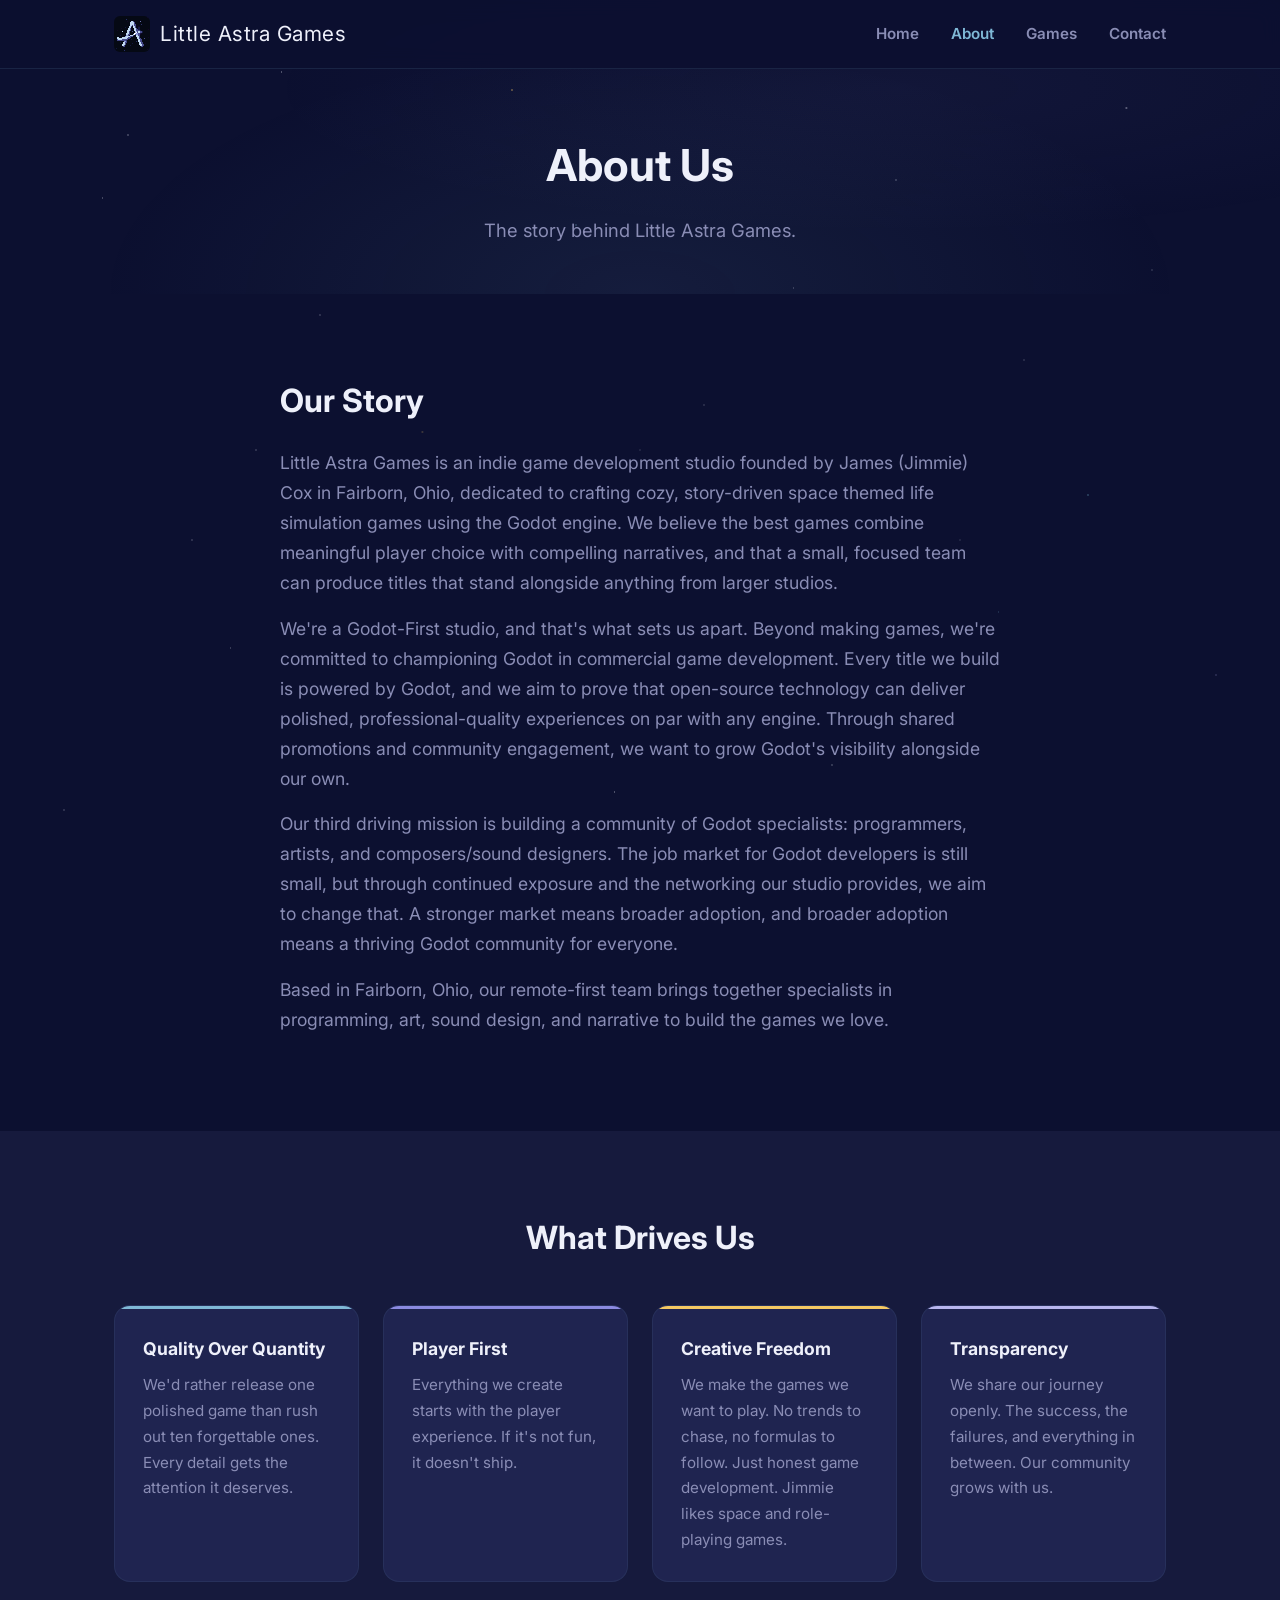
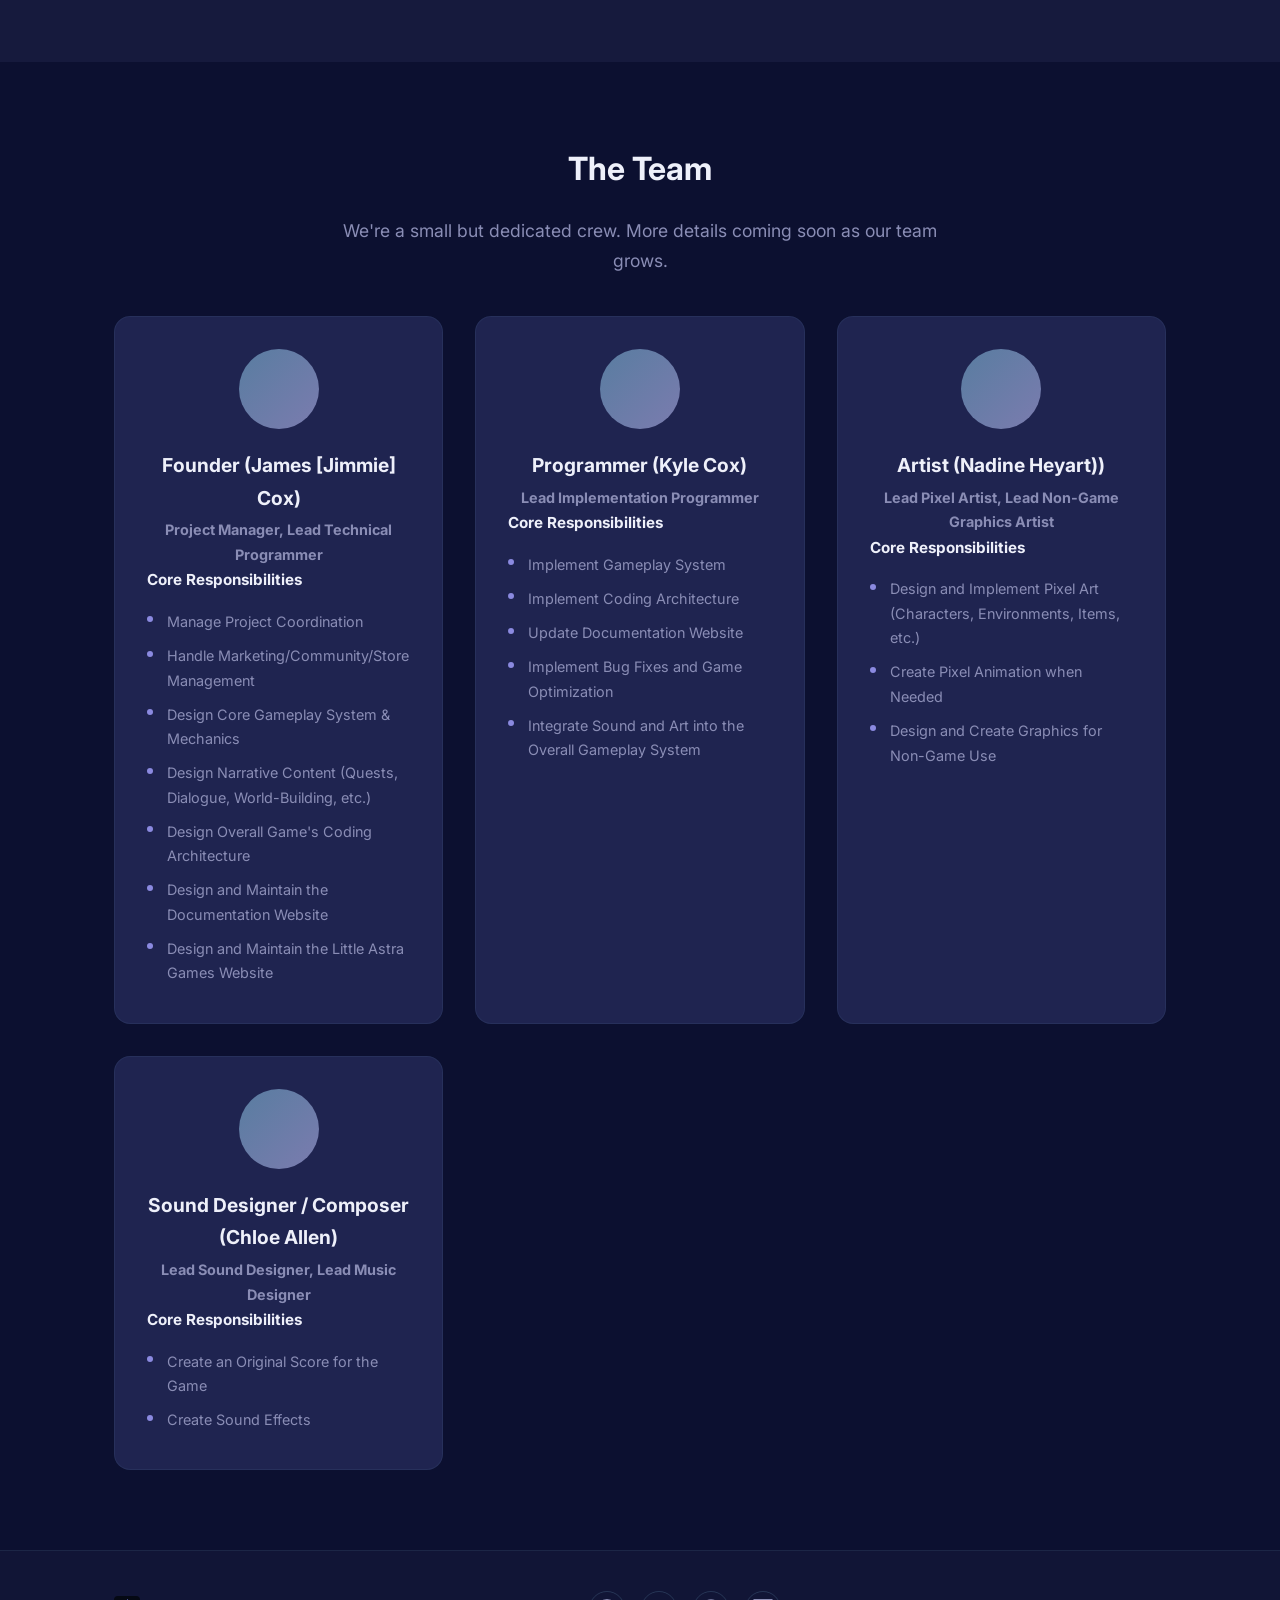
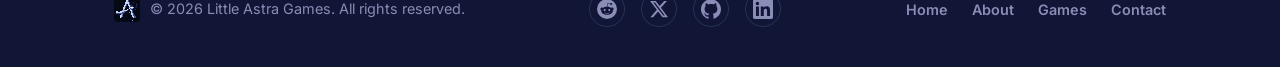
==== commit 938cf887: "Add logo and shift palette to logo-derived cool theme Drops LittleAstraLogo7.png into nav and footer" ====
--- a/about.html
+++ b/about.html
@@ -21,7 +21,7 @@
         <!-- Navigation -->
         <header class="site-header">
             <nav class="nav-container">
-                <a href="index.html" class="logo">Little Astra Games</a>
+                <a href="index.html" class="logo"><img src="images/LittleAstraLogo7.png" alt="" class="logo-mark" /><span>Little Astra Games</span></a>
                 <button class="nav-toggle" aria-label="Toggle navigation">
                     <span></span>
                     <span></span>
@@ -214,7 +214,7 @@
         <!-- Footer -->
         <footer class="site-footer">
             <div class="container footer-content">
-                <p>&copy; 2026 Little Astra Games. All rights reserved.</p>
+                <p class="footer-copy"><img src="images/LittleAstraLogo7.png" alt="" class="footer-mark" /><span>&copy; 2026 Little Astra Games. All rights reserved.</span></p>
                 <ul class="footer-social">
                     <li>
                         <a
--- a/css/style.css
+++ b/css/style.css
@@ -8,19 +8,19 @@
 }
 
 :root {
-  /* Cozy retro-space palette */
-  --color-bg: #1a1a2e;
-  --color-bg-alt: #16213e;
-  --color-surface: #222847;
-  --color-text: #f0e6d3;
-  --color-text-muted: #b8a99a;
-  --color-cream: #fef5e7;
-  --color-teal: #5ec4c6;
-  --color-teal-hover: #7dd8da;
-  --color-coral: #f2836b;
-  --color-coral-hover: #f5a08d;
-  --color-lavender: #b8a9d4;
-  --color-mint: #a8e6cf;
+  /* Logo-derived palette: cool midnight + violet, single warm gold accent */
+  --color-bg: #0c1030;
+  --color-bg-alt: #161a3d;
+  --color-surface: #1f2450;
+  --color-text: #dee2f5;
+  --color-text-muted: #8a8db5;
+  --color-cream: #eef0fa;
+  --color-teal: #7fb8d6;
+  --color-teal-hover: #9fcfe8;
+  --color-coral: #8b8ae0;
+  --color-coral-hover: #a8a7eb;
+  --color-lavender: #b8b6ee;
+  --color-mint: #6da8c2;
   --color-gold: #f4c862;
   --color-white: #ffffff;
 
@@ -73,41 +73,41 @@
 
 body::before {
   background:
-    radial-gradient(1px 1px at 10% 15%, rgba(254, 245, 231, 0.7), transparent),
-    radial-gradient(1px 1px at 25% 35%, rgba(254, 245, 231, 0.5), transparent),
+    radial-gradient(1px 1px at 10% 15%, rgba(238, 240, 250, 0.7), transparent),
+    radial-gradient(1px 1px at 25% 35%, rgba(238, 240, 250, 0.5), transparent),
     radial-gradient(1.5px 1.5px at 40% 10%, rgba(244, 200, 98, 0.6), transparent),
-    radial-gradient(1px 1px at 55% 45%, rgba(254, 245, 231, 0.4), transparent),
-    radial-gradient(1px 1px at 70% 20%, rgba(254, 245, 231, 0.6), transparent),
-    radial-gradient(1.5px 1.5px at 85% 55%, rgba(168, 230, 207, 0.5), transparent),
-    radial-gradient(1px 1px at 15% 60%, rgba(254, 245, 231, 0.5), transparent),
-    radial-gradient(1px 1px at 30% 80%, rgba(254, 245, 231, 0.3), transparent),
+    radial-gradient(1px 1px at 55% 45%, rgba(238, 240, 250, 0.4), transparent),
+    radial-gradient(1px 1px at 70% 20%, rgba(238, 240, 250, 0.6), transparent),
+    radial-gradient(1.5px 1.5px at 85% 55%, rgba(109, 168, 194, 0.5), transparent),
+    radial-gradient(1px 1px at 15% 60%, rgba(238, 240, 250, 0.5), transparent),
+    radial-gradient(1px 1px at 30% 80%, rgba(238, 240, 250, 0.3), transparent),
     radial-gradient(1.5px 1.5px at 50% 70%, rgba(244, 200, 98, 0.4), transparent),
-    radial-gradient(1px 1px at 65% 85%, rgba(254, 245, 231, 0.6), transparent),
-    radial-gradient(1px 1px at 80% 40%, rgba(254, 245, 231, 0.4), transparent),
-    radial-gradient(1px 1px at 95% 75%, rgba(184, 169, 212, 0.5), transparent),
-    radial-gradient(1px 1px at 5% 90%, rgba(254, 245, 231, 0.5), transparent),
-    radial-gradient(1.5px 1.5px at 45% 25%, rgba(94, 196, 198, 0.4), transparent),
-    radial-gradient(1px 1px at 75% 60%, rgba(254, 245, 231, 0.3), transparent),
-    radial-gradient(1px 1px at 20% 50%, rgba(254, 245, 231, 0.5), transparent),
-    radial-gradient(1px 1px at 60% 5%, rgba(254, 245, 231, 0.6), transparent),
-    radial-gradient(1px 1px at 90% 30%, rgba(254, 245, 231, 0.4), transparent),
-    radial-gradient(1.5px 1.5px at 35% 95%, rgba(242, 131, 107, 0.3), transparent),
-    radial-gradient(1px 1px at 50% 50%, rgba(254, 245, 231, 0.3), transparent);
+    radial-gradient(1px 1px at 65% 85%, rgba(238, 240, 250, 0.6), transparent),
+    radial-gradient(1px 1px at 80% 40%, rgba(238, 240, 250, 0.4), transparent),
+    radial-gradient(1px 1px at 95% 75%, rgba(184, 182, 238, 0.5), transparent),
+    radial-gradient(1px 1px at 5% 90%, rgba(238, 240, 250, 0.5), transparent),
+    radial-gradient(1.5px 1.5px at 45% 25%, rgba(127, 184, 214, 0.4), transparent),
+    radial-gradient(1px 1px at 75% 60%, rgba(238, 240, 250, 0.3), transparent),
+    radial-gradient(1px 1px at 20% 50%, rgba(238, 240, 250, 0.5), transparent),
+    radial-gradient(1px 1px at 60% 5%, rgba(238, 240, 250, 0.6), transparent),
+    radial-gradient(1px 1px at 90% 30%, rgba(238, 240, 250, 0.4), transparent),
+    radial-gradient(1.5px 1.5px at 35% 95%, rgba(139, 138, 224, 0.3), transparent),
+    radial-gradient(1px 1px at 50% 50%, rgba(238, 240, 250, 0.3), transparent);
   animation: twinkle 8s ease-in-out infinite alternate;
 }
 
 body::after {
   background:
-    radial-gradient(1px 1px at 8% 22%, rgba(254, 245, 231, 0.5), transparent),
-    radial-gradient(1px 1px at 18% 72%, rgba(254, 245, 231, 0.4), transparent),
+    radial-gradient(1px 1px at 8% 22%, rgba(238, 240, 250, 0.5), transparent),
+    radial-gradient(1px 1px at 18% 72%, rgba(238, 240, 250, 0.4), transparent),
     radial-gradient(1.5px 1.5px at 33% 48%, rgba(244, 200, 98, 0.3), transparent),
-    radial-gradient(1px 1px at 48% 88%, rgba(254, 245, 231, 0.6), transparent),
-    radial-gradient(1px 1px at 62% 32%, rgba(254, 245, 231, 0.4), transparent),
-    radial-gradient(1px 1px at 78% 68%, rgba(168, 230, 207, 0.4), transparent),
-    radial-gradient(1.5px 1.5px at 88% 12%, rgba(254, 245, 231, 0.5), transparent),
-    radial-gradient(1px 1px at 42% 58%, rgba(254, 245, 231, 0.3), transparent),
-    radial-gradient(1px 1px at 72% 92%, rgba(184, 169, 212, 0.3), transparent),
-    radial-gradient(1px 1px at 22% 8%, rgba(254, 245, 231, 0.6), transparent);
+    radial-gradient(1px 1px at 48% 88%, rgba(238, 240, 250, 0.6), transparent),
+    radial-gradient(1px 1px at 62% 32%, rgba(238, 240, 250, 0.4), transparent),
+    radial-gradient(1px 1px at 78% 68%, rgba(109, 168, 194, 0.4), transparent),
+    radial-gradient(1.5px 1.5px at 88% 12%, rgba(238, 240, 250, 0.5), transparent),
+    radial-gradient(1px 1px at 42% 58%, rgba(238, 240, 250, 0.3), transparent),
+    radial-gradient(1px 1px at 72% 92%, rgba(184, 182, 238, 0.3), transparent),
+    radial-gradient(1px 1px at 22% 8%, rgba(238, 240, 250, 0.6), transparent);
   animation: twinkle 12s ease-in-out infinite alternate-reverse;
 }
 
@@ -159,9 +159,9 @@
   left: 0;
   width: 100%;
   z-index: 100;
-  background-color: rgba(26, 26, 46, 0.92);
+  background-color: rgba(12, 16, 48, 0.92);
   backdrop-filter: blur(10px);
-  border-bottom: 1px solid rgba(94, 196, 198, 0.12);
+  border-bottom: 1px solid rgba(127, 184, 214, 0.12);
 }
 
 .nav-container {
@@ -178,10 +178,37 @@
   font-size: 1.3rem;
   color: var(--color-cream);
   letter-spacing: 0.5px;
+  display: inline-flex;
+  align-items: center;
+  gap: 0.65rem;
+}
+
+.logo-mark {
+  width: 36px;
+  height: 36px;
+  border-radius: 6px;
+  image-rendering: pixelated;
+  image-rendering: crisp-edges;
+  flex-shrink: 0;
 }
 
 .logo:hover {
   color: var(--color-teal);
+}
+
+.footer-copy {
+  display: inline-flex;
+  align-items: center;
+  gap: 0.6rem;
+}
+
+.footer-mark {
+  width: 26px;
+  height: 26px;
+  border-radius: 4px;
+  image-rendering: pixelated;
+  image-rendering: crisp-edges;
+  flex-shrink: 0;
 }
 
 .nav-links {
@@ -236,10 +263,10 @@
     left: 0;
     width: 100%;
     flex-direction: column;
-    background-color: rgba(26, 26, 46, 0.98);
+    background-color: rgba(12, 16, 48, 0.98);
     padding: 1.5rem;
     gap: 1rem;
-    border-bottom: 1px solid rgba(94, 196, 198, 0.12);
+    border-bottom: 1px solid rgba(127, 184, 214, 0.12);
     display: none;
   }
 
@@ -257,9 +284,9 @@
   text-align: center;
   padding: 6rem 1.5rem 4rem;
   background:
-    radial-gradient(ellipse at 30% 80%, rgba(94, 196, 198, 0.08) 0%, transparent 50%),
-    radial-gradient(ellipse at 70% 20%, rgba(242, 131, 107, 0.06) 0%, transparent 50%),
-    radial-gradient(ellipse at center bottom, rgba(184, 169, 212, 0.1) 0%, transparent 60%);
+    radial-gradient(ellipse at 30% 80%, rgba(127, 184, 214, 0.08) 0%, transparent 50%),
+    radial-gradient(ellipse at 70% 20%, rgba(139, 138, 224, 0.06) 0%, transparent 50%),
+    radial-gradient(ellipse at center bottom, rgba(184, 182, 238, 0.1) 0%, transparent 60%);
 }
 
 .hero h1 {
@@ -281,8 +308,8 @@
   padding: 8rem 0 3rem;
   text-align: center;
   background:
-    radial-gradient(ellipse at center bottom, rgba(94, 196, 198, 0.08) 0%, transparent 60%),
-    radial-gradient(ellipse at 70% 30%, rgba(242, 131, 107, 0.05) 0%, transparent 50%);
+    radial-gradient(ellipse at center bottom, rgba(127, 184, 214, 0.08) 0%, transparent 60%),
+    radial-gradient(ellipse at 70% 30%, rgba(139, 138, 224, 0.05) 0%, transparent 50%);
 }
 
 .page-header h1 {
@@ -308,14 +335,14 @@
   font-size: 1rem;
   font-weight: 700;
   transition: background-color 0.2s, transform 0.2s, box-shadow 0.2s;
-  box-shadow: 0 4px 15px rgba(242, 131, 107, 0.25);
+  box-shadow: 0 4px 15px rgba(139, 138, 224, 0.25);
 }
 
 .btn:hover {
   background-color: var(--color-coral-hover);
   color: var(--color-white);
   transform: translateY(-2px);
-  box-shadow: 0 6px 20px rgba(242, 131, 107, 0.35);
+  box-shadow: 0 6px 20px rgba(139, 138, 224, 0.35);
 }
 
 .btn-outline {
@@ -328,7 +355,7 @@
 .btn-outline:hover {
   background-color: var(--color-teal);
   color: var(--color-bg);
-  box-shadow: 0 6px 20px rgba(94, 196, 198, 0.25);
+  box-shadow: 0 6px 20px rgba(127, 184, 214, 0.25);
 }
 
 .cta-buttons {
@@ -346,7 +373,7 @@
 .contact-card {
   background-color: var(--color-surface);
   border-radius: var(--radius);
-  border: 1px solid rgba(94, 196, 198, 0.08);
+  border: 1px solid rgba(127, 184, 214, 0.08);
   transition: transform 0.25s, box-shadow 0.25s, border-color 0.25s;
 }
 
@@ -355,8 +382,8 @@
 .value-card:hover,
 .contact-card:hover {
   transform: translateY(-4px);
-  box-shadow: 0 8px 30px rgba(94, 196, 198, 0.1);
-  border-color: rgba(94, 196, 198, 0.2);
+  box-shadow: 0 8px 30px rgba(127, 184, 214, 0.1);
+  border-color: rgba(127, 184, 214, 0.2);
 }
 
 /* ===== Highlights Grid (Home) ===== */
@@ -398,12 +425,12 @@
 
 .highlight-card:nth-child(1)::before {
   background-color: var(--color-coral);
-  box-shadow: 0 0 12px rgba(242, 131, 107, 0.4);
+  box-shadow: 0 0 12px rgba(139, 138, 224, 0.4);
 }
 
 .highlight-card:nth-child(2)::before {
   background-color: var(--color-mint);
-  box-shadow: 0 0 12px rgba(168, 230, 207, 0.4);
+  box-shadow: 0 0 12px rgba(109, 168, 194, 0.4);
 }
 
 .highlight-card:nth-child(3)::before {
@@ -413,7 +440,7 @@
 
 .highlight-card:nth-child(4)::before {
   background-color: var(--color-lavender);
-  box-shadow: 0 0 12px rgba(184, 169, 212, 0.4);
+  box-shadow: 0 0 12px rgba(184, 182, 238, 0.4);
 }
 
 /* ===== Learn Grid ===== */
@@ -427,7 +454,7 @@
 .learn-card {
   background-color: var(--color-surface);
   border-radius: var(--radius);
-  border: 1px solid rgba(94, 196, 198, 0.08);
+  border: 1px solid rgba(127, 184, 214, 0.08);
   padding: 2rem;
   text-align: left;
   transition: transform 0.25s, box-shadow 0.25s, border-color 0.25s;
@@ -435,8 +462,8 @@
 
 .learn-card:hover {
   transform: translateY(-4px);
-  box-shadow: 0 8px 30px rgba(94, 196, 198, 0.1);
-  border-color: rgba(94, 196, 198, 0.2);
+  box-shadow: 0 8px 30px rgba(127, 184, 214, 0.1);
+  border-color: rgba(127, 184, 214, 0.2);
 }
 
 .learn-tag {
@@ -482,7 +509,7 @@
 .game-card-placeholder {
   width: 100%;
   aspect-ratio: 16 / 9;
-  background: linear-gradient(135deg, rgba(94, 196, 198, 0.1) 0%, rgba(184, 169, 212, 0.1) 100%);
+  background: linear-gradient(135deg, rgba(127, 184, 214, 0.1) 0%, rgba(184, 182, 238, 0.1) 100%);
   border-radius: var(--radius-sm);
   margin-bottom: 1rem;
 }
@@ -494,7 +521,7 @@
   text-transform: uppercase;
   letter-spacing: 1.5px;
   color: var(--color-mint);
-  background-color: rgba(168, 230, 207, 0.1);
+  background-color: rgba(109, 168, 194, 0.1);
   padding: 0.3rem 0.85rem;
   border-radius: 50px;
   margin-bottom: 0.75rem;
@@ -588,7 +615,7 @@
 .team-card {
   background-color: var(--color-surface);
   border-radius: var(--radius);
-  border: 1px solid rgba(94, 196, 198, 0.08);
+  border: 1px solid rgba(127, 184, 214, 0.08);
   padding: 2rem;
   text-align: left;
   max-width: 420px;
@@ -709,7 +736,7 @@
   color: var(--color-cream);
   font-weight: 700;
   font-size: 0.95rem;
-  border: 1px solid rgba(94, 196, 198, 0.2);
+  border: 1px solid rgba(127, 184, 214, 0.2);
   border-radius: 50px;
   transition: all 0.2s;
 }
@@ -723,8 +750,8 @@
 /* ===== Footer ===== */
 .site-footer {
   padding: 2.5rem 0;
-  border-top: 1px solid rgba(94, 196, 198, 0.1);
-  background-color: rgba(22, 33, 62, 0.5);
+  border-top: 1px solid rgba(127, 184, 214, 0.1);
+  background-color: rgba(22, 26, 61, 0.5);
 }
 
 .footer-content {
@@ -748,7 +775,7 @@
   width: 36px;
   height: 36px;
   border-radius: 50%;
-  border: 1px solid rgba(94, 196, 198, 0.2);
+  border: 1px solid rgba(127, 184, 214, 0.2);
   color: var(--color-text-muted);
   transition: all 0.2s;
 }
@@ -893,12 +920,12 @@
 
 body.home .highlight-card:nth-child(1)::before {
   background: linear-gradient(90deg, var(--color-coral), var(--color-gold));
-  box-shadow: 0 0 12px rgba(242, 131, 107, 0.3);
+  box-shadow: 0 0 12px rgba(139, 138, 224, 0.3);
 }
 
 body.home .highlight-card:nth-child(2)::before {
   background: linear-gradient(90deg, var(--color-mint), var(--color-teal));
-  box-shadow: 0 0 12px rgba(168, 230, 207, 0.3);
+  box-shadow: 0 0 12px rgba(109, 168, 194, 0.3);
 }
 
 body.home .highlight-card:nth-child(3)::before {
@@ -908,7 +935,7 @@
 
 body.home .highlight-card:nth-child(4)::before {
   background: linear-gradient(90deg, var(--color-lavender), var(--color-teal));
-  box-shadow: 0 0 12px rgba(184, 169, 212, 0.3);
+  box-shadow: 0 0 12px rgba(184, 182, 238, 0.3);
 }
 
 body.home .highlight-card h3 {
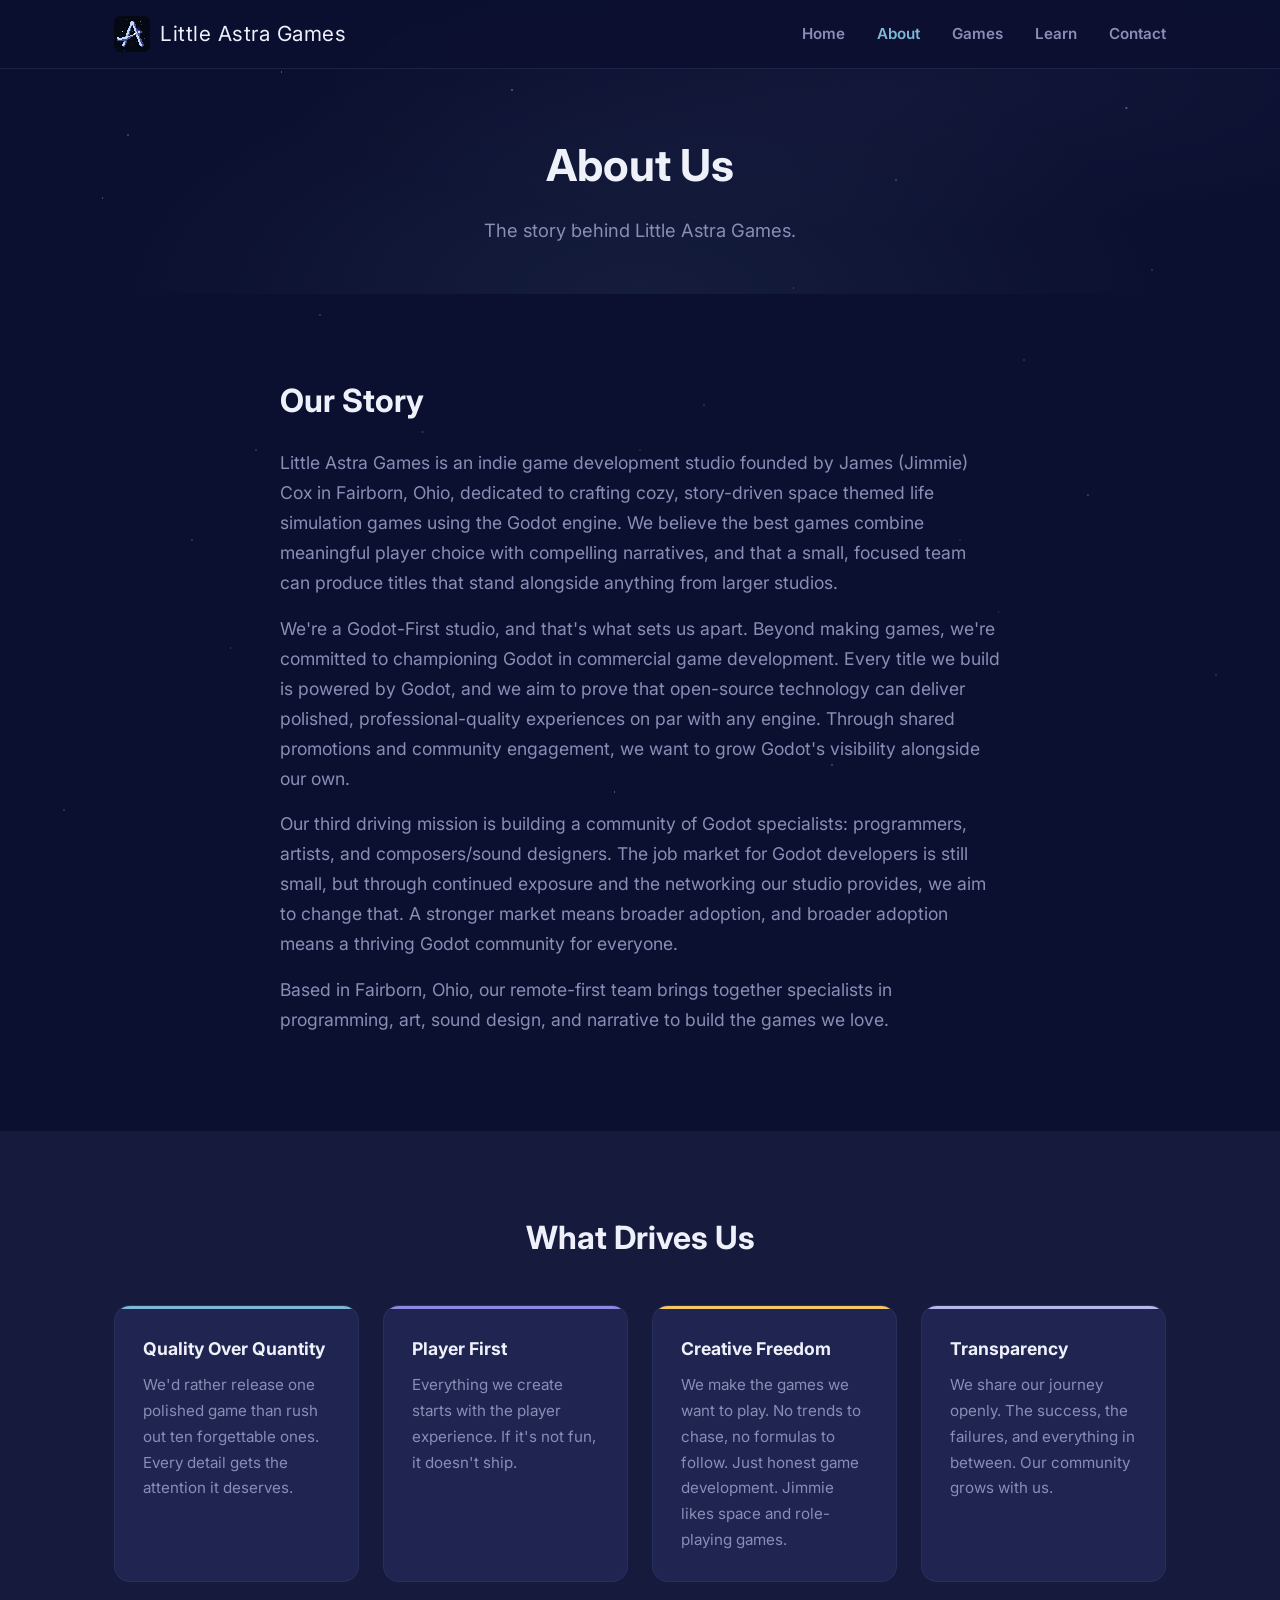
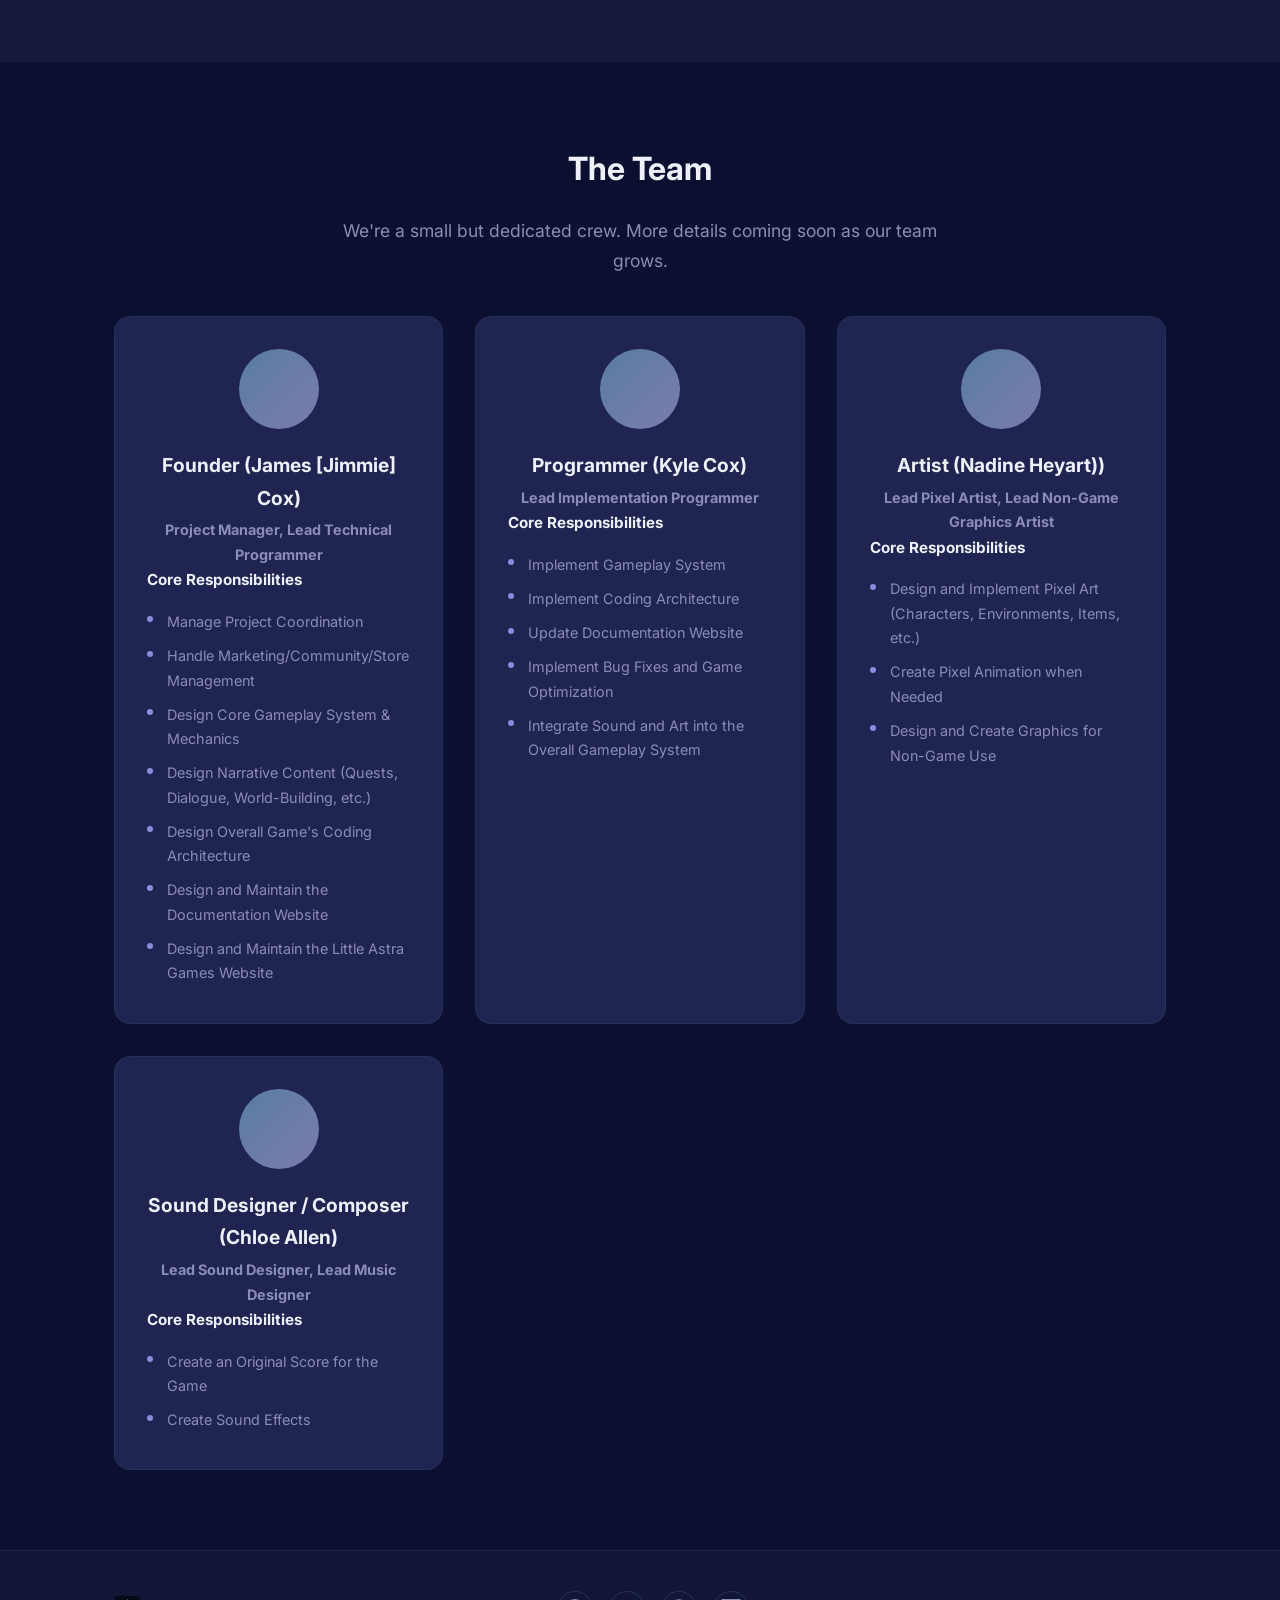
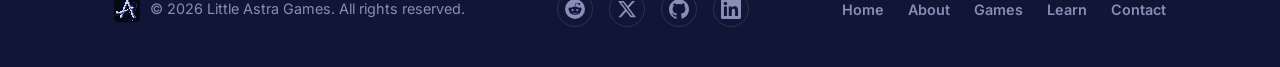
==== commit d096f62b: "Add missing Learn link to About page nav and footer Co-Authored-By: Claude Opus 4.7 (1M context) <no" ====
--- a/about.html
+++ b/about.html
@@ -31,6 +31,7 @@
                     <li><a href="index.html">Home</a></li>
                     <li><a href="about.html" class="nav-active">About</a></li>
                     <li><a href="games.html">Games</a></li>
+                    <li><a href="learn.html">Learn</a></li>
                     <li><a href="contact.html">Contact</a></li>
                 </ul>
             </nav>
@@ -289,6 +290,7 @@
                     <li><a href="index.html">Home</a></li>
                     <li><a href="about.html">About</a></li>
                     <li><a href="games.html">Games</a></li>
+                    <li><a href="learn.html">Learn</a></li>
                     <li><a href="contact.html">Contact</a></li>
                 </ul>
             </div>
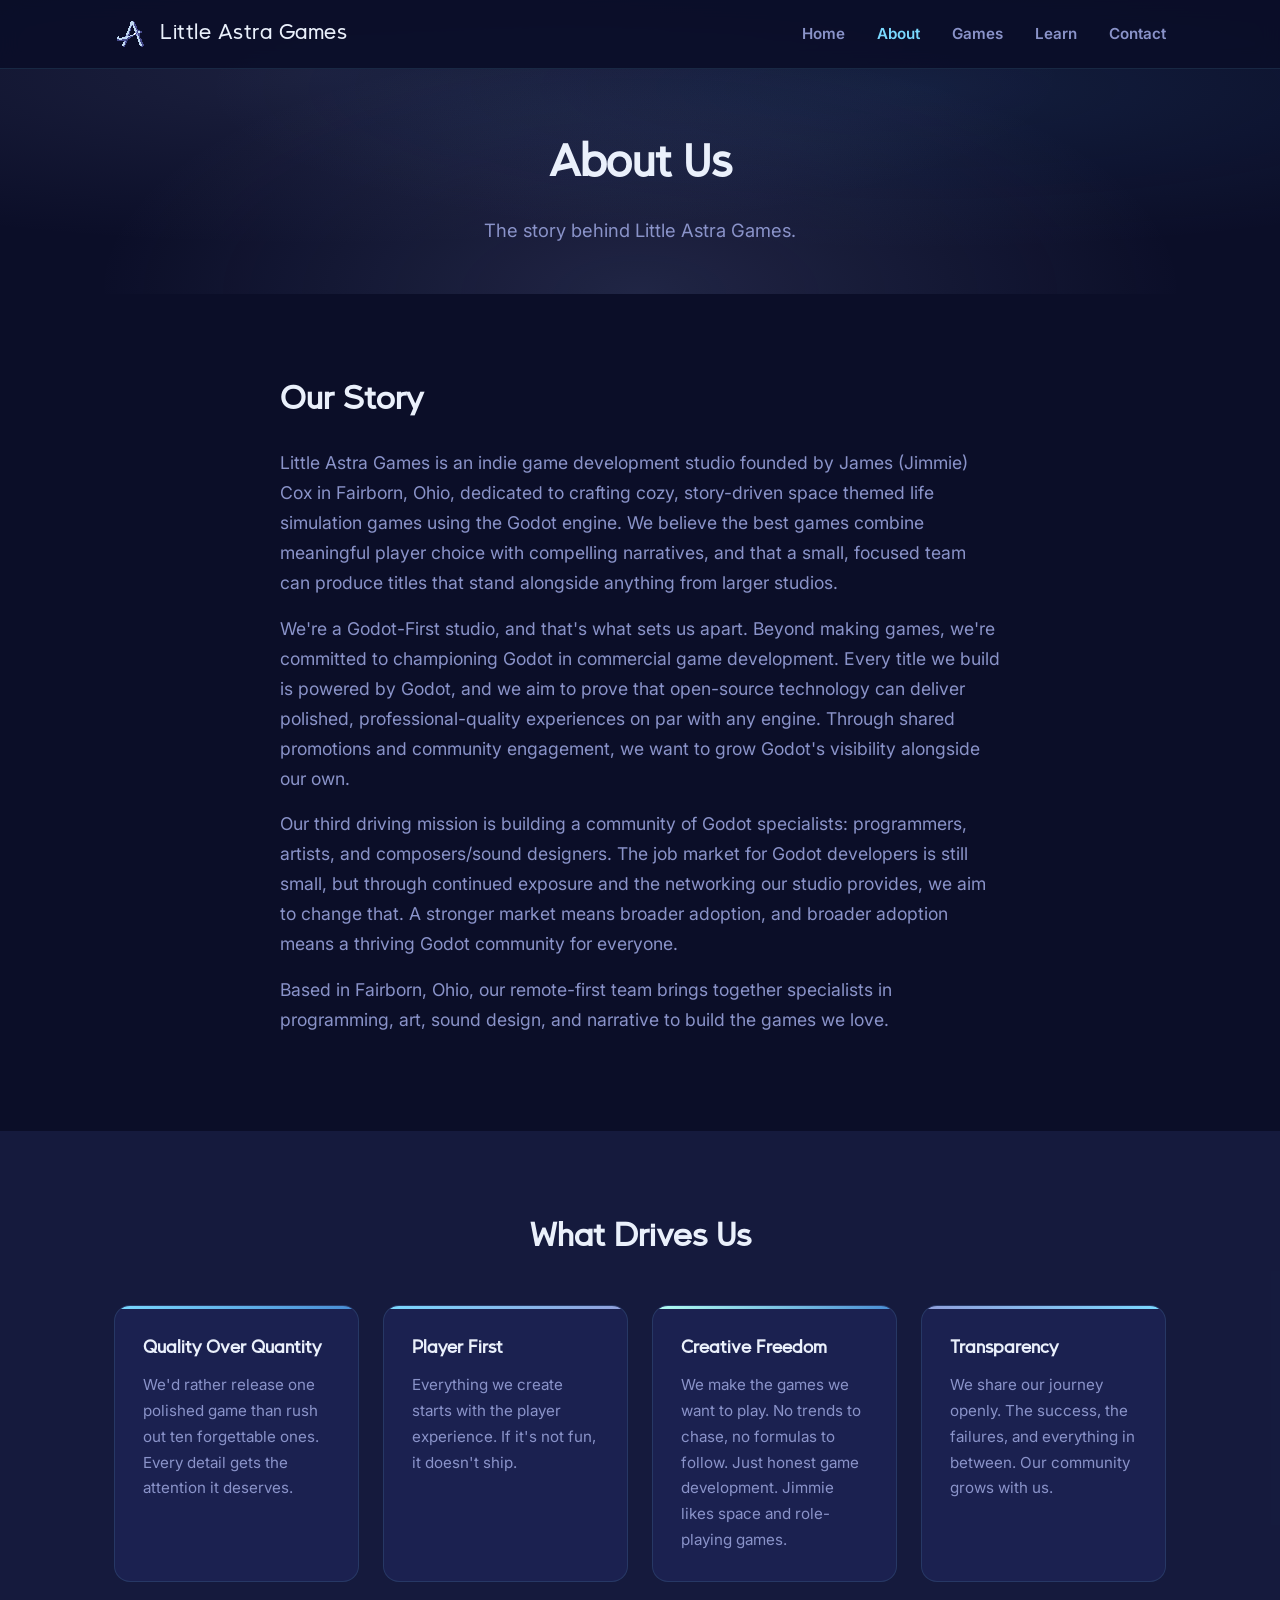
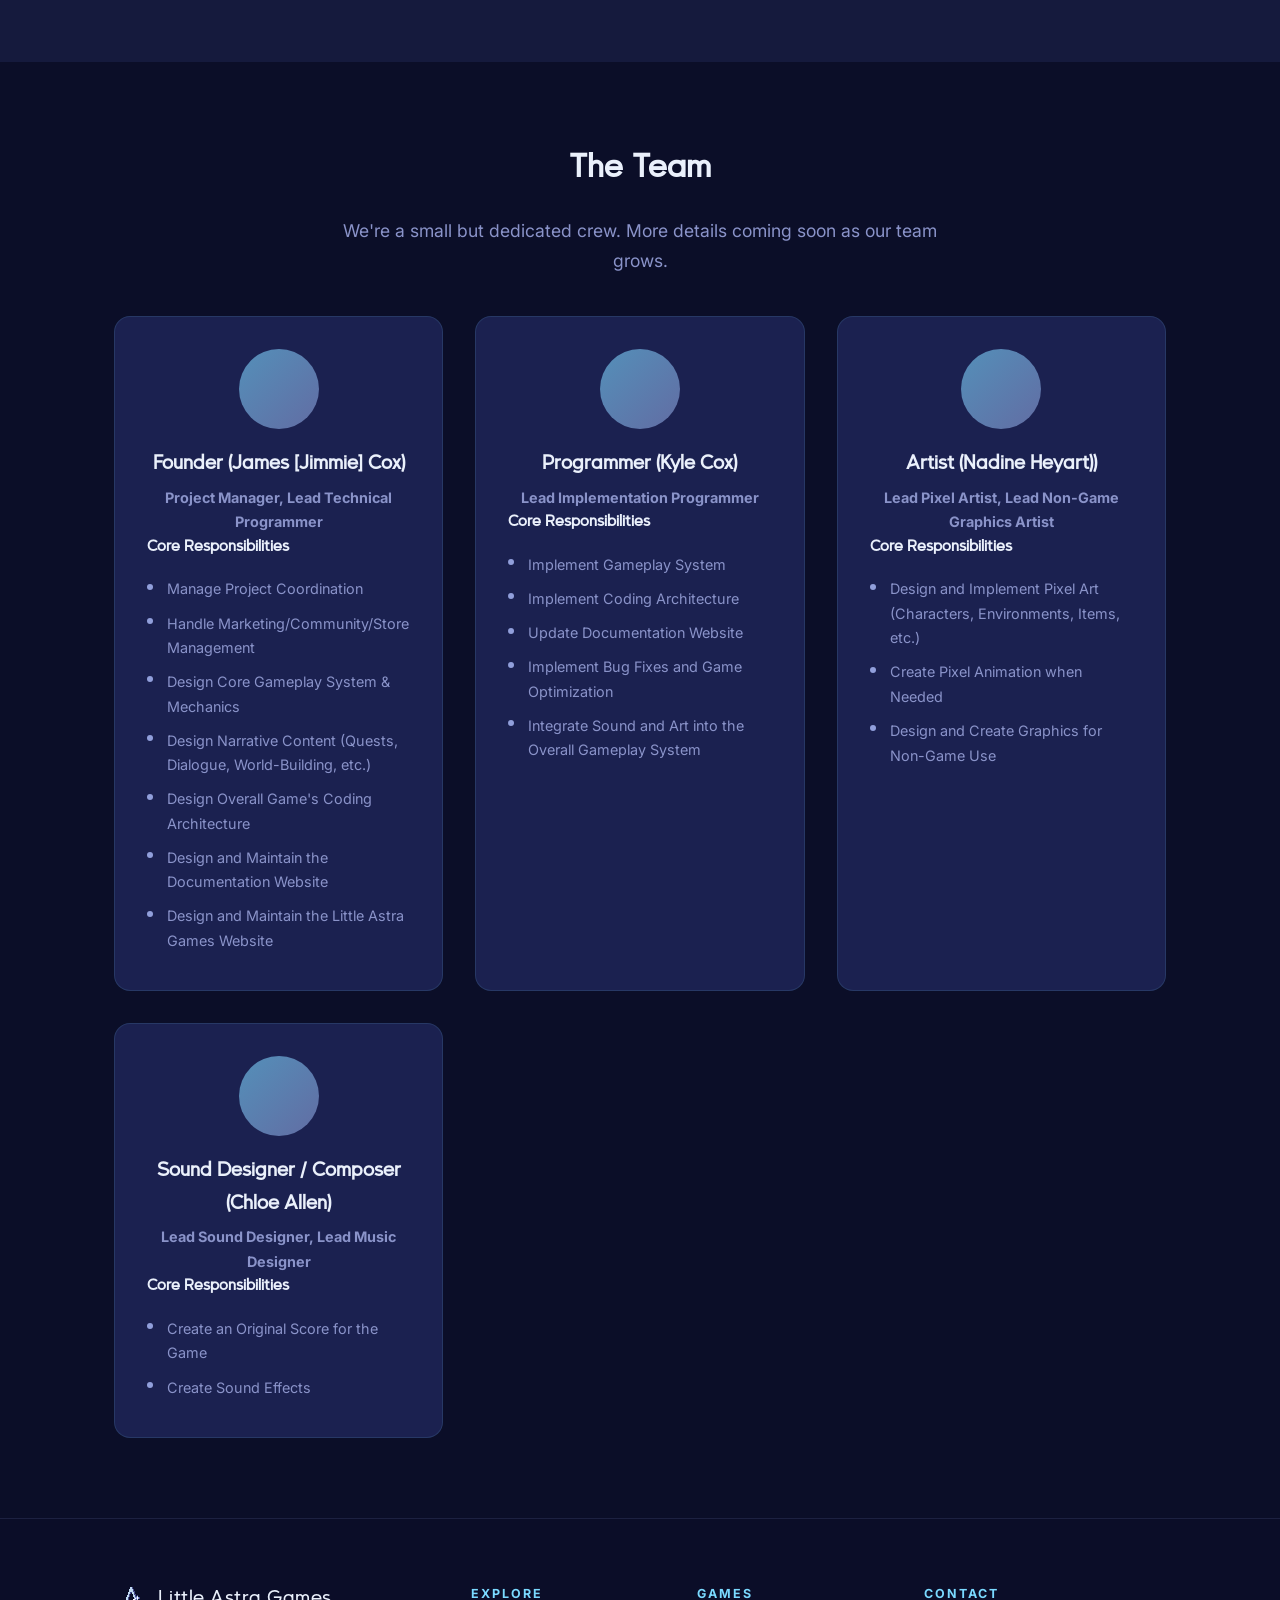
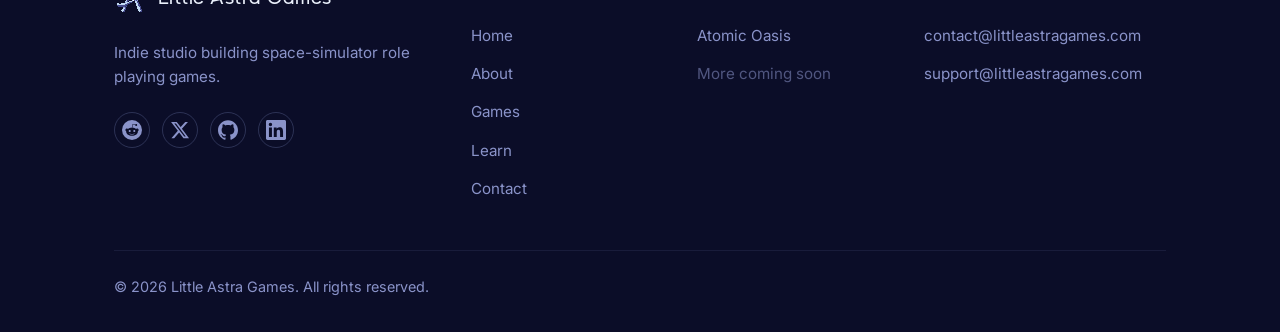
==== commit 5fede724: "Redesign site: Astra Blue theme, home page, and footer - Retheme to cool "Astra Blue" palette derive" ====
--- a/about.html
+++ b/about.html
@@ -8,7 +8,7 @@
             content="About Little Astra Games - Learn about our indie game studio and the team behind the games."
         />
         <title>About - Little Astra Games</title>
-        <link rel="icon" type="image/svg+xml" href="favicon.svg" />
+        <link rel="icon" type="image/png" href="images/LittleAstraLogoTransparent.png" />
         <link rel="preconnect" href="https://fonts.googleapis.com" />
         <link rel="preconnect" href="https://fonts.gstatic.com" crossorigin />
         <link
@@ -21,7 +21,7 @@
         <!-- Navigation -->
         <header class="site-header">
             <nav class="nav-container">
-                <a href="index.html" class="logo"><img src="images/LittleAstraLogo7.png" alt="" class="logo-mark" /><span>Little Astra Games</span></a>
+                <a href="index.html" class="logo"><img src="images/LittleAstraLogoTransparent.png" alt="" class="logo-mark" /><span>Little Astra Games</span></a>
                 <button class="nav-toggle" aria-label="Toggle navigation">
                     <span></span>
                     <span></span>
@@ -214,87 +214,48 @@
 
         <!-- Footer -->
         <footer class="site-footer">
-            <div class="container footer-content">
-                <p class="footer-copy"><img src="images/LittleAstraLogo7.png" alt="" class="footer-mark" /><span>&copy; 2026 Little Astra Games. All rights reserved.</span></p>
-                <ul class="footer-social">
-                    <li>
-                        <a
-                            href="https://www.reddit.com/user/LittleAstraGames/"
-                            aria-label="Reddit"
-                            target="_blank"
-                            rel="noopener noreferrer"
-                            ><svg
-                                width="20"
-                                height="20"
-                                viewBox="0 0 24 24"
-                                fill="currentColor"
-                            >
-                                <path
-                                    d="M12 0A12 12 0 0 0 0 12a12 12 0 0 0 12 12 12 12 0 0 0 12-12A12 12 0 0 0 12 0zm5.01 4.744c.688 0 1.25.561 1.25 1.249a1.25 1.25 0 0 1-2.498.056l-2.597-.547-.8 3.747c1.824.07 3.48.632 4.674 1.488.308-.309.73-.491 1.207-.491.968 0 1.754.786 1.754 1.754 0 .716-.435 1.333-1.01 1.614a3.111 3.111 0 0 1 .042.52c0 2.694-3.13 4.884-7.004 4.884-3.874 0-7.004-2.19-7.004-4.884 0-.174.014-.346.042-.514-.577-.28-1.013-.898-1.013-1.616 0-.968.786-1.754 1.754-1.754.463 0 .898.196 1.207.49 1.207-.883 2.878-1.43 4.744-1.487l.885-4.182a.342.342 0 0 1 .14-.197.35.35 0 0 1 .238-.042l2.906.617a1.214 1.214 0 0 1 1.108-.701zM9.25 12C8.561 12 8 12.562 8 13.25c0 .687.561 1.248 1.25 1.248.687 0 1.248-.561 1.248-1.249 0-.688-.561-1.249-1.249-1.249zm5.5 0c-.687 0-1.248.561-1.248 1.25 0 .687.561 1.248 1.249 1.248.688 0 1.249-.561 1.249-1.249 0-.687-.562-1.249-1.25-1.249zm-5.466 3.99a.327.327 0 0 0-.231.094.33.33 0 0 0 0 .463c.842.842 2.484.913 2.961.913.477 0 2.105-.056 2.961-.913a.361.361 0 0 0 0-.463.327.327 0 0 0-.462 0c-.547.533-1.684.73-2.512.73-.828 0-1.979-.196-2.512-.73a.326.326 0 0 0-.205-.094z"
-                                /></svg
-                        ></a>
-                    </li>
-                    <li>
-                        <a
-                            href="https://x.com/LittleAstraGame"
-                            aria-label="X (Twitter)"
-                            target="_blank"
-                            rel="noopener noreferrer"
-                            ><svg
-                                width="20"
-                                height="20"
-                                viewBox="0 0 24 24"
-                                fill="currentColor"
-                            >
-                                <path
-                                    d="M18.244 2.25h3.308l-7.227 8.26 8.502 11.24H16.17l-5.214-6.817L4.99 21.75H1.68l7.73-8.835L1.254 2.25H8.08l4.713 6.231zm-1.161 17.52h1.833L7.084 4.126H5.117z"
-                                /></svg
-                        ></a>
-                    </li>
-                    <li>
-                        <a
-                            href="https://github.com/Little-Astra-Games"
-                            aria-label="GitHub"
-                            target="_blank"
-                            rel="noopener noreferrer"
-                            ><svg
-                                width="20"
-                                height="20"
-                                viewBox="0 0 24 24"
-                                fill="currentColor"
-                            >
-                                <path
-                                    d="M12 .297c-6.63 0-12 5.373-12 12 0 5.303 3.438 9.8 8.205 11.385.6.113.82-.258.82-.577 0-.285-.01-1.04-.015-2.04-3.338.724-4.042-1.61-4.042-1.61C4.422 18.07 3.633 17.7 3.633 17.7c-1.087-.744.084-.729.084-.729 1.205.084 1.838 1.236 1.838 1.236 1.07 1.835 2.809 1.305 3.495.998.108-.776.417-1.305.76-1.605-2.665-.3-5.466-1.332-5.466-5.93 0-1.31.465-2.38 1.235-3.22-.135-.303-.54-1.523.105-3.176 0 0 1.005-.322 3.3 1.23.96-.267 1.98-.399 3-.405 1.02.006 2.04.138 3 .405 2.28-1.552 3.285-1.23 3.285-1.23.645 1.653.24 2.873.12 3.176.765.84 1.23 1.91 1.23 3.22 0 4.61-2.805 5.625-5.475 5.92.42.36.81 1.096.81 2.22 0 1.606-.015 2.896-.015 3.286 0 .315.21.69.825.57C20.565 22.092 24 17.592 24 12.297c0-6.627-5.373-12-12-12"
-                                /></svg
-                        ></a>
-                    </li>
-                    <li>
-                        <a
-                            href="#"
-                            aria-label="LinkedIn"
-                            target="_blank"
-                            rel="noopener noreferrer"
-                            ><svg
-                                width="20"
-                                height="20"
-                                viewBox="0 0 24 24"
-                                fill="currentColor"
-                            >
-                                <path
-                                    d="M20.447 20.452h-3.554v-5.569c0-1.328-.027-3.037-1.852-3.037-1.853 0-2.136 1.445-2.136 2.939v5.667H9.351V9h3.414v1.561h.046c.477-.9 1.637-1.85 3.37-1.85 3.601 0 4.267 2.37 4.267 5.455v6.286zM5.337 7.433a2.062 2.062 0 0 1-2.063-2.065 2.064 2.064 0 1 1 2.063 2.065zm1.782 13.019H3.555V9h3.564v11.452zM22.225 0H1.771C.792 0 0 .774 0 1.729v20.542C0 23.227.792 24 1.771 24h20.451C23.2 24 24 23.227 24 22.271V1.729C24 .774 23.2 0 22.222 0h.003z"
-                                /></svg
-                        ></a>
-                    </li>
-                </ul>
-                <ul class="footer-links">
-                    <li><a href="index.html">Home</a></li>
-                    <li><a href="about.html">About</a></li>
-                    <li><a href="games.html">Games</a></li>
-                    <li><a href="learn.html">Learn</a></li>
-                    <li><a href="contact.html">Contact</a></li>
-                </ul>
-            </div>
-        </footer>
+    <div class="container">
+      <div class="footer-top">
+        <div class="footer-brand">
+          <a href="index.html" class="footer-logo"><img src="images/LittleAstraLogoTransparent.png" alt="" class="footer-logo-mark" /><span>Little Astra Games</span></a>
+          <p class="footer-tagline">Indie studio building space-simulator role playing games.</p>
+          <ul class="footer-social">
+        <li><a href="https://www.reddit.com/user/LittleAstraGames/" aria-label="Reddit" target="_blank" rel="noopener noreferrer"><svg width="20" height="20" viewBox="0 0 24 24" fill="currentColor"><path d="M12 0A12 12 0 0 0 0 12a12 12 0 0 0 12 12 12 12 0 0 0 12-12A12 12 0 0 0 12 0zm5.01 4.744c.688 0 1.25.561 1.25 1.249a1.25 1.25 0 0 1-2.498.056l-2.597-.547-.8 3.747c1.824.07 3.48.632 4.674 1.488.308-.309.73-.491 1.207-.491.968 0 1.754.786 1.754 1.754 0 .716-.435 1.333-1.01 1.614a3.111 3.111 0 0 1 .042.52c0 2.694-3.13 4.884-7.004 4.884-3.874 0-7.004-2.19-7.004-4.884 0-.174.014-.346.042-.514-.577-.28-1.013-.898-1.013-1.616 0-.968.786-1.754 1.754-1.754.463 0 .898.196 1.207.49 1.207-.883 2.878-1.43 4.744-1.487l.885-4.182a.342.342 0 0 1 .14-.197.35.35 0 0 1 .238-.042l2.906.617a1.214 1.214 0 0 1 1.108-.701zM9.25 12C8.561 12 8 12.562 8 13.25c0 .687.561 1.248 1.25 1.248.687 0 1.248-.561 1.248-1.249 0-.688-.561-1.249-1.249-1.249zm5.5 0c-.687 0-1.248.561-1.248 1.25 0 .687.561 1.248 1.249 1.248.688 0 1.249-.561 1.249-1.249 0-.687-.562-1.249-1.25-1.249zm-5.466 3.99a.327.327 0 0 0-.231.094.33.33 0 0 0 0 .463c.842.842 2.484.913 2.961.913.477 0 2.105-.056 2.961-.913a.361.361 0 0 0 0-.463.327.327 0 0 0-.462 0c-.547.533-1.684.73-2.512.73-.828 0-1.979-.196-2.512-.73a.326.326 0 0 0-.205-.094z"/></svg></a></li>
+        <li><a href="https://x.com/LittleAstraGame" aria-label="X (Twitter)" target="_blank" rel="noopener noreferrer"><svg width="20" height="20" viewBox="0 0 24 24" fill="currentColor"><path d="M18.244 2.25h3.308l-7.227 8.26 8.502 11.24H16.17l-5.214-6.817L4.99 21.75H1.68l7.73-8.835L1.254 2.25H8.08l4.713 6.231zm-1.161 17.52h1.833L7.084 4.126H5.117z"/></svg></a></li>
+        <li><a href="https://github.com/Little-Astra-Games" aria-label="GitHub" target="_blank" rel="noopener noreferrer"><svg width="20" height="20" viewBox="0 0 24 24" fill="currentColor"><path d="M12 .297c-6.63 0-12 5.373-12 12 0 5.303 3.438 9.8 8.205 11.385.6.113.82-.258.82-.577 0-.285-.01-1.04-.015-2.04-3.338.724-4.042-1.61-4.042-1.61C4.422 18.07 3.633 17.7 3.633 17.7c-1.087-.744.084-.729.084-.729 1.205.084 1.838 1.236 1.838 1.236 1.07 1.835 2.809 1.305 3.495.998.108-.776.417-1.305.76-1.605-2.665-.3-5.466-1.332-5.466-5.93 0-1.31.465-2.38 1.235-3.22-.135-.303-.54-1.523.105-3.176 0 0 1.005-.322 3.3 1.23.96-.267 1.98-.399 3-.405 1.02.006 2.04.138 3 .405 2.28-1.552 3.285-1.23 3.285-1.23.645 1.653.24 2.873.12 3.176.765.84 1.23 1.91 1.23 3.22 0 4.61-2.805 5.625-5.475 5.92.42.36.81 1.096.81 2.22 0 1.606-.015 2.896-.015 3.286 0 .315.21.69.825.57C20.565 22.092 24 17.592 24 12.297c0-6.627-5.373-12-12-12"/></svg></a></li>
+        <li><a href="https://www.linkedin.com/company/little-astra-games/" aria-label="LinkedIn" target="_blank" rel="noopener noreferrer"><svg width="20" height="20" viewBox="0 0 24 24" fill="currentColor"><path d="M20.447 20.452h-3.554v-5.569c0-1.328-.027-3.037-1.852-3.037-1.853 0-2.136 1.445-2.136 2.939v5.667H9.351V9h3.414v1.561h.046c.477-.9 1.637-1.85 3.37-1.85 3.601 0 4.267 2.37 4.267 5.455v6.286zM5.337 7.433a2.062 2.062 0 0 1-2.063-2.065 2.064 2.064 0 1 1 2.063 2.065zm1.782 13.019H3.555V9h3.564v11.452zM22.225 0H1.771C.792 0 0 .774 0 1.729v20.542C0 23.227.792 24 1.771 24h20.451C23.2 24 24 23.227 24 22.271V1.729C24 .774 23.2 0 22.222 0h.003z"/></svg></a></li>
+      </ul>
+        </div>
+        <div class="footer-col">
+          <h4>Explore</h4>
+          <ul>
+            <li><a href="index.html">Home</a></li>
+            <li><a href="about.html">About</a></li>
+            <li><a href="games.html">Games</a></li>
+            <li><a href="learn.html">Learn</a></li>
+            <li><a href="contact.html">Contact</a></li>
+          </ul>
+        </div>
+        <div class="footer-col">
+          <h4>Games</h4>
+          <ul>
+            <li><a href="games.html">Atomic Oasis</a></li>
+            <li><span class="footer-muted">More coming soon</span></li>
+          </ul>
+        </div>
+        <div class="footer-col">
+          <h4>Contact</h4>
+          <ul>
+            <li><a href="mailto:contact@littleastragames.com">contact@littleastragames.com</a></li>
+            <li><a href="mailto:support@littleastragames.com">support@littleastragames.com</a></li>
+          </ul>
+        </div>
+      </div>
+      <div class="footer-bottom">
+        <p>&copy; 2026 Little Astra Games. All rights reserved.</p>
+      </div>
+    </div>
+  </footer>
 
         <script src="js/main.js"></script>
     </body>
--- a/css/style.css
+++ b/css/style.css
@@ -1,3 +1,12 @@
+/* ===== Display font: J Audio Cassette (SIL OFL) ===== */
+@font-face {
+  font-family: 'J Audio Cassette';
+  src: url('../fonts/JAudioCassette.otf') format('opentype');
+  font-weight: normal;
+  font-style: normal;
+  font-display: swap;
+}
+
 /* ===== Reset & Base ===== */
 *,
 *::before,
@@ -8,24 +17,41 @@
 }
 
 :root {
-  /* Logo-derived palette: cool midnight + violet, single warm gold accent */
-  --color-bg: #0c1030;
-  --color-bg-alt: #161a3d;
-  --color-surface: #1f2450;
-  --color-text: #dee2f5;
-  --color-text-muted: #8a8db5;
-  --color-cream: #eef0fa;
-  --color-teal: #7fb8d6;
-  --color-teal-hover: #9fcfe8;
-  --color-coral: #8b8ae0;
-  --color-coral-hover: #a8a7eb;
-  --color-lavender: #b8b6ee;
-  --color-mint: #6da8c2;
-  --color-gold: #f4c862;
+  /* Atomic Oasis palette — "Astra Blue": cool indigo & periwinkle drawn from the logo, cyan accent */
+  --color-bg: #0b0e28;
+  --color-bg-alt: #12163b;
+  --color-surface: #1b2150;
+  --color-surface-2: #293266;
+  --color-text: #c0d8f0;
+  --color-text-muted: #8a93c9;
+  --color-cream: #eaf0fb;
+  --color-teal: #7ad9ff;
+  --color-teal-hover: #b3fff1;
+  --color-coral: #919fdb;
+  --color-coral-hover: #b3fff1;
+  --color-lavender: #919fdb;
+  --color-mint: #488cd4;
+  --color-gold: #488cd4;
   --color-white: #ffffff;
 
+  /* Primary action — bright cyan pops against the cool indigo */
+  --color-accent: #7ad9ff;
+  --color-accent-hover: #b3fff1;
+
+  /* Cool accent family (logo-derived) */
+  --color-magenta: #7ad9ff;
+  --color-orange: #919fdb;
+  --color-green: #488cd4;
+  --color-yellow: #b3fff1;
+  --color-pink: #a8b0e4;
+  --color-blue: #488cd4;
+
+  /* Retro atomic-age motifs */
+  --atom-orbit: url('../images/atom-orbit.svg');
+  --starburst: url('../images/starburst.svg');
+
   --font-body: 'Inter', sans-serif;
-  --font-display: 'Inter', sans-serif;
+  --font-display: 'J Audio Cassette', 'Inter', sans-serif;
   --max-width: 1100px;
   --radius: 16px;
   --radius-sm: 10px;
@@ -37,6 +63,7 @@
 
 body {
   font-family: var(--font-body);
+  min-height: 100vh;
   background-color: var(--color-bg);
   color: var(--color-text);
   line-height: 1.7;
@@ -62,6 +89,7 @@
 body::before,
 body::after {
   content: '';
+  display: none;
   position: fixed;
   top: 0;
   left: 0;
@@ -73,41 +101,41 @@
 
 body::before {
   background:
-    radial-gradient(1px 1px at 10% 15%, rgba(238, 240, 250, 0.7), transparent),
-    radial-gradient(1px 1px at 25% 35%, rgba(238, 240, 250, 0.5), transparent),
-    radial-gradient(1.5px 1.5px at 40% 10%, rgba(244, 200, 98, 0.6), transparent),
-    radial-gradient(1px 1px at 55% 45%, rgba(238, 240, 250, 0.4), transparent),
-    radial-gradient(1px 1px at 70% 20%, rgba(238, 240, 250, 0.6), transparent),
-    radial-gradient(1.5px 1.5px at 85% 55%, rgba(109, 168, 194, 0.5), transparent),
-    radial-gradient(1px 1px at 15% 60%, rgba(238, 240, 250, 0.5), transparent),
-    radial-gradient(1px 1px at 30% 80%, rgba(238, 240, 250, 0.3), transparent),
-    radial-gradient(1.5px 1.5px at 50% 70%, rgba(244, 200, 98, 0.4), transparent),
-    radial-gradient(1px 1px at 65% 85%, rgba(238, 240, 250, 0.6), transparent),
-    radial-gradient(1px 1px at 80% 40%, rgba(238, 240, 250, 0.4), transparent),
-    radial-gradient(1px 1px at 95% 75%, rgba(184, 182, 238, 0.5), transparent),
-    radial-gradient(1px 1px at 5% 90%, rgba(238, 240, 250, 0.5), transparent),
-    radial-gradient(1.5px 1.5px at 45% 25%, rgba(127, 184, 214, 0.4), transparent),
-    radial-gradient(1px 1px at 75% 60%, rgba(238, 240, 250, 0.3), transparent),
-    radial-gradient(1px 1px at 20% 50%, rgba(238, 240, 250, 0.5), transparent),
-    radial-gradient(1px 1px at 60% 5%, rgba(238, 240, 250, 0.6), transparent),
-    radial-gradient(1px 1px at 90% 30%, rgba(238, 240, 250, 0.4), transparent),
-    radial-gradient(1.5px 1.5px at 35% 95%, rgba(139, 138, 224, 0.3), transparent),
-    radial-gradient(1px 1px at 50% 50%, rgba(238, 240, 250, 0.3), transparent);
+    radial-gradient(1px 1px at 10% 15%, rgba(200, 212, 224, 0.7), transparent),
+    radial-gradient(1px 1px at 25% 35%, rgba(200, 212, 224, 0.5), transparent),
+    radial-gradient(1.5px 1.5px at 40% 10%, rgba(122, 217, 255, 0.6), transparent),
+    radial-gradient(1px 1px at 55% 45%, rgba(200, 212, 224, 0.4), transparent),
+    radial-gradient(1px 1px at 70% 20%, rgba(200, 212, 224, 0.6), transparent),
+    radial-gradient(1.5px 1.5px at 85% 55%, rgba(72, 140, 212, 0.5), transparent),
+    radial-gradient(1px 1px at 15% 60%, rgba(200, 212, 224, 0.5), transparent),
+    radial-gradient(1px 1px at 30% 80%, rgba(200, 212, 224, 0.3), transparent),
+    radial-gradient(1.5px 1.5px at 50% 70%, rgba(122, 217, 255, 0.4), transparent),
+    radial-gradient(1px 1px at 65% 85%, rgba(200, 212, 224, 0.6), transparent),
+    radial-gradient(1px 1px at 80% 40%, rgba(200, 212, 224, 0.4), transparent),
+    radial-gradient(1px 1px at 95% 75%, rgba(145, 159, 219, 0.5), transparent),
+    radial-gradient(1px 1px at 5% 90%, rgba(200, 212, 224, 0.5), transparent),
+    radial-gradient(1.5px 1.5px at 45% 25%, rgba(122, 217, 255, 0.4), transparent),
+    radial-gradient(1px 1px at 75% 60%, rgba(200, 212, 224, 0.3), transparent),
+    radial-gradient(1px 1px at 20% 50%, rgba(200, 212, 224, 0.5), transparent),
+    radial-gradient(1px 1px at 60% 5%, rgba(200, 212, 224, 0.6), transparent),
+    radial-gradient(1px 1px at 90% 30%, rgba(200, 212, 224, 0.4), transparent),
+    radial-gradient(1.5px 1.5px at 35% 95%, rgba(145, 159, 219, 0.3), transparent),
+    radial-gradient(1px 1px at 50% 50%, rgba(200, 212, 224, 0.3), transparent);
   animation: twinkle 8s ease-in-out infinite alternate;
 }
 
 body::after {
   background:
-    radial-gradient(1px 1px at 8% 22%, rgba(238, 240, 250, 0.5), transparent),
-    radial-gradient(1px 1px at 18% 72%, rgba(238, 240, 250, 0.4), transparent),
-    radial-gradient(1.5px 1.5px at 33% 48%, rgba(244, 200, 98, 0.3), transparent),
-    radial-gradient(1px 1px at 48% 88%, rgba(238, 240, 250, 0.6), transparent),
-    radial-gradient(1px 1px at 62% 32%, rgba(238, 240, 250, 0.4), transparent),
-    radial-gradient(1px 1px at 78% 68%, rgba(109, 168, 194, 0.4), transparent),
-    radial-gradient(1.5px 1.5px at 88% 12%, rgba(238, 240, 250, 0.5), transparent),
-    radial-gradient(1px 1px at 42% 58%, rgba(238, 240, 250, 0.3), transparent),
-    radial-gradient(1px 1px at 72% 92%, rgba(184, 182, 238, 0.3), transparent),
-    radial-gradient(1px 1px at 22% 8%, rgba(238, 240, 250, 0.6), transparent);
+    radial-gradient(1px 1px at 8% 22%, rgba(200, 212, 224, 0.5), transparent),
+    radial-gradient(1px 1px at 18% 72%, rgba(200, 212, 224, 0.4), transparent),
+    radial-gradient(1.5px 1.5px at 33% 48%, rgba(122, 217, 255, 0.3), transparent),
+    radial-gradient(1px 1px at 48% 88%, rgba(200, 212, 224, 0.6), transparent),
+    radial-gradient(1px 1px at 62% 32%, rgba(200, 212, 224, 0.4), transparent),
+    radial-gradient(1px 1px at 78% 68%, rgba(72, 140, 212, 0.4), transparent),
+    radial-gradient(1.5px 1.5px at 88% 12%, rgba(200, 212, 224, 0.5), transparent),
+    radial-gradient(1px 1px at 42% 58%, rgba(200, 212, 224, 0.3), transparent),
+    radial-gradient(1px 1px at 72% 92%, rgba(145, 159, 219, 0.3), transparent),
+    radial-gradient(1px 1px at 22% 8%, rgba(200, 212, 224, 0.6), transparent);
   animation: twinkle 12s ease-in-out infinite alternate-reverse;
 }
 
@@ -135,7 +163,7 @@
 }
 
 .section-alt {
-  background-color: var(--color-bg-alt);
+  background-color: rgba(41, 50, 102, 0.35);
 }
 
 .section h2 {
@@ -159,9 +187,9 @@
   left: 0;
   width: 100%;
   z-index: 100;
-  background-color: rgba(12, 16, 48, 0.92);
+  background-color: rgba(11, 14, 40, 0.9);
   backdrop-filter: blur(10px);
-  border-bottom: 1px solid rgba(127, 184, 214, 0.12);
+  border-bottom: 1px solid rgba(122, 217, 255, 0.12);
 }
 
 .nav-container {
@@ -263,10 +291,10 @@
     left: 0;
     width: 100%;
     flex-direction: column;
-    background-color: rgba(12, 16, 48, 0.98);
+    background-color: rgba(11, 14, 40, 0.97);
     padding: 1.5rem;
     gap: 1rem;
-    border-bottom: 1px solid rgba(127, 184, 214, 0.12);
+    border-bottom: 1px solid rgba(122, 217, 255, 0.12);
     display: none;
   }
 
@@ -277,16 +305,14 @@
 
 /* ===== Hero (Home page) ===== */
 .hero {
-  min-height: 100vh;
+  position: relative;
+  min-height: 60vh;
   display: flex;
   align-items: center;
   justify-content: center;
   text-align: center;
   padding: 6rem 1.5rem 4rem;
-  background:
-    radial-gradient(ellipse at 30% 80%, rgba(127, 184, 214, 0.08) 0%, transparent 50%),
-    radial-gradient(ellipse at 70% 20%, rgba(139, 138, 224, 0.06) 0%, transparent 50%),
-    radial-gradient(ellipse at center bottom, rgba(184, 182, 238, 0.1) 0%, transparent 60%);
+  background: url('../images/banner.png') center / cover no-repeat;
 }
 
 .hero h1 {
@@ -305,11 +331,13 @@
 
 /* ===== Page Header (Sub-pages) ===== */
 .page-header {
+  position: relative;
   padding: 8rem 0 3rem;
   text-align: center;
   background:
-    radial-gradient(ellipse at center bottom, rgba(127, 184, 214, 0.08) 0%, transparent 60%),
-    radial-gradient(ellipse at 70% 30%, rgba(139, 138, 224, 0.05) 0%, transparent 50%);
+    radial-gradient(ellipse at center bottom, rgba(145, 159, 219, 0.16) 0%, transparent 60%),
+    radial-gradient(ellipse at 72% 30%, rgba(72, 140, 212, 0.12) 0%, transparent 55%),
+    radial-gradient(ellipse at 25% 25%, rgba(145, 159, 219, 0.12) 0%, transparent 55%);
 }
 
 .page-header h1 {
@@ -328,21 +356,21 @@
 .btn {
   display: inline-block;
   padding: 0.8rem 2.2rem;
-  background-color: var(--color-coral);
-  color: var(--color-white);
+  background-color: var(--color-accent);
+  color: #082033;
   border-radius: 50px;
   font-family: var(--font-body);
   font-size: 1rem;
   font-weight: 700;
   transition: background-color 0.2s, transform 0.2s, box-shadow 0.2s;
-  box-shadow: 0 4px 15px rgba(139, 138, 224, 0.25);
+  box-shadow: 0 4px 15px rgba(122, 217, 255, 0.3);
 }
 
 .btn:hover {
-  background-color: var(--color-coral-hover);
-  color: var(--color-white);
+  background-color: var(--color-accent-hover);
+  color: #082033;
   transform: translateY(-2px);
-  box-shadow: 0 6px 20px rgba(139, 138, 224, 0.35);
+  box-shadow: 0 6px 22px rgba(122, 217, 255, 0.4);
 }
 
 .btn-outline {
@@ -355,7 +383,7 @@
 .btn-outline:hover {
   background-color: var(--color-teal);
   color: var(--color-bg);
-  box-shadow: 0 6px 20px rgba(127, 184, 214, 0.25);
+  box-shadow: 0 6px 20px rgba(122, 217, 255, 0.25);
 }
 
 .cta-buttons {
@@ -373,7 +401,7 @@
 .contact-card {
   background-color: var(--color-surface);
   border-radius: var(--radius);
-  border: 1px solid rgba(127, 184, 214, 0.08);
+  border: 1px solid rgba(122, 217, 255, 0.12);
   transition: transform 0.25s, box-shadow 0.25s, border-color 0.25s;
 }
 
@@ -382,8 +410,8 @@
 .value-card:hover,
 .contact-card:hover {
   transform: translateY(-4px);
-  box-shadow: 0 8px 30px rgba(127, 184, 214, 0.1);
-  border-color: rgba(127, 184, 214, 0.2);
+  box-shadow: 0 8px 30px rgba(145, 159, 219, 0.12);
+  border-color: rgba(122, 217, 255, 0.25);
 }
 
 /* ===== Highlights Grid (Home) ===== */
@@ -424,23 +452,23 @@
 }
 
 .highlight-card:nth-child(1)::before {
-  background-color: var(--color-coral);
-  box-shadow: 0 0 12px rgba(139, 138, 224, 0.4);
+  background-color: var(--color-magenta);
+  box-shadow: 0 0 12px rgba(72, 140, 212, 0.5);
 }
 
 .highlight-card:nth-child(2)::before {
-  background-color: var(--color-mint);
-  box-shadow: 0 0 12px rgba(109, 168, 194, 0.4);
+  background-color: var(--color-teal);
+  box-shadow: 0 0 12px rgba(122, 217, 255, 0.5);
 }
 
 .highlight-card:nth-child(3)::before {
-  background-color: var(--color-gold);
-  box-shadow: 0 0 12px rgba(244, 200, 98, 0.4);
+  background-color: var(--color-orange);
+  box-shadow: 0 0 12px rgba(145, 159, 219, 0.5);
 }
 
 .highlight-card:nth-child(4)::before {
-  background-color: var(--color-lavender);
-  box-shadow: 0 0 12px rgba(184, 182, 238, 0.4);
+  background-color: var(--color-green);
+  box-shadow: 0 0 12px rgba(122, 217, 255, 0.5);
 }
 
 /* ===== Learn Grid ===== */
@@ -454,7 +482,7 @@
 .learn-card {
   background-color: var(--color-surface);
   border-radius: var(--radius);
-  border: 1px solid rgba(127, 184, 214, 0.08);
+  border: 1px solid rgba(122, 217, 255, 0.12);
   padding: 2rem;
   text-align: left;
   transition: transform 0.25s, box-shadow 0.25s, border-color 0.25s;
@@ -462,8 +490,8 @@
 
 .learn-card:hover {
   transform: translateY(-4px);
-  box-shadow: 0 8px 30px rgba(127, 184, 214, 0.1);
-  border-color: rgba(127, 184, 214, 0.2);
+  box-shadow: 0 8px 30px rgba(145, 159, 219, 0.12);
+  border-color: rgba(122, 217, 255, 0.25);
 }
 
 .learn-tag {
@@ -473,7 +501,7 @@
   text-transform: uppercase;
   letter-spacing: 1.5px;
   color: var(--color-gold);
-  background-color: rgba(244, 200, 98, 0.1);
+  background-color: rgba(122, 217, 255, 0.1);
   padding: 0.3rem 0.85rem;
   border-radius: 50px;
   margin-bottom: 0.75rem;
@@ -509,9 +537,32 @@
 .game-card-placeholder {
   width: 100%;
   aspect-ratio: 16 / 9;
-  background: linear-gradient(135deg, rgba(127, 184, 214, 0.1) 0%, rgba(184, 182, 238, 0.1) 100%);
+  background: linear-gradient(135deg, rgba(145, 159, 219, 0.12) 0%, rgba(145, 159, 219, 0.1) 100%);
   border-radius: var(--radius-sm);
   margin-bottom: 1rem;
+}
+
+.game-card-img {
+  display: block;
+  width: 100%;
+  height: auto;
+  aspect-ratio: 1230 / 702;
+  border-radius: var(--radius-sm);
+  margin-bottom: 1rem;
+  image-rendering: pixelated;
+  image-rendering: crisp-edges;
+}
+
+.game-release {
+  margin-top: 0.85rem !important;
+  font-size: 0.85rem;
+  font-weight: 600;
+  letter-spacing: 0.3px;
+  color: var(--color-text-muted);
+}
+
+.game-release span {
+  color: var(--color-teal);
 }
 
 .game-tag {
@@ -521,7 +572,7 @@
   text-transform: uppercase;
   letter-spacing: 1.5px;
   color: var(--color-mint);
-  background-color: rgba(109, 168, 194, 0.1);
+  background-color: rgba(72, 140, 212, 0.1);
   padding: 0.3rem 0.85rem;
   border-radius: 50px;
   margin-bottom: 0.75rem;
@@ -584,10 +635,10 @@
   border-radius: var(--radius) var(--radius) 0 0;
 }
 
-.value-card:nth-child(1)::after { background: var(--color-teal); }
-.value-card:nth-child(2)::after { background: var(--color-coral); }
-.value-card:nth-child(3)::after { background: var(--color-gold); }
-.value-card:nth-child(4)::after { background: var(--color-lavender); }
+.value-card:nth-child(1)::after { background: linear-gradient(90deg, var(--color-teal), var(--color-blue)); }
+.value-card:nth-child(2)::after { background: linear-gradient(90deg, var(--color-magenta), var(--color-orange)); }
+.value-card:nth-child(3)::after { background: linear-gradient(90deg, var(--color-yellow), var(--color-green)); }
+.value-card:nth-child(4)::after { background: linear-gradient(90deg, var(--color-coral), var(--color-magenta)); }
 
 .value-card h3 {
   font-family: var(--font-display);
@@ -615,7 +666,7 @@
 .team-card {
   background-color: var(--color-surface);
   border-radius: var(--radius);
-  border: 1px solid rgba(127, 184, 214, 0.08);
+  border: 1px solid rgba(122, 217, 255, 0.12);
   padding: 2rem;
   text-align: left;
   max-width: 420px;
@@ -736,7 +787,7 @@
   color: var(--color-cream);
   font-weight: 700;
   font-size: 0.95rem;
-  border: 1px solid rgba(127, 184, 214, 0.2);
+  border: 1px solid rgba(122, 217, 255, 0.25);
   border-radius: 50px;
   transition: all 0.2s;
 }
@@ -749,23 +800,89 @@
 
 /* ===== Footer ===== */
 .site-footer {
-  padding: 2.5rem 0;
-  border-top: 1px solid rgba(127, 184, 214, 0.1);
-  background-color: rgba(22, 26, 61, 0.5);
-}
-
-.footer-content {
+  padding: 4rem 0 2rem;
+  border-top: 1px solid rgba(145, 159, 219, 0.14);
+  background-color: rgba(11, 14, 40, 0.55);
+}
+
+.footer-top {
+  display: grid;
+  grid-template-columns: minmax(0, 1.7fr) minmax(0, 1fr) minmax(0, 1fr) minmax(0, 1.3fr);
+  gap: 2.5rem;
+}
+
+.footer-brand {
+  max-width: 320px;
+}
+
+.footer-logo {
+  display: inline-flex;
+  align-items: center;
+  gap: 0.6rem;
+  font-family: var(--font-display);
+  font-size: 1.2rem;
+  color: var(--color-cream);
+  letter-spacing: 0.5px;
+}
+
+.footer-logo:hover {
+  color: var(--color-teal);
+}
+
+.footer-logo-mark {
+  width: 34px;
+  height: 34px;
+  border-radius: 6px;
+  image-rendering: pixelated;
+  image-rendering: crisp-edges;
+  flex-shrink: 0;
+}
+
+.footer-tagline {
+  color: var(--color-text-muted);
+  font-size: 0.95rem;
+  line-height: 1.6;
+  margin: 1rem 0 1.4rem;
+}
+
+.footer-col h4 {
+  font-family: var(--font-body);
+  font-size: 0.78rem;
+  font-weight: 700;
+  text-transform: uppercase;
+  letter-spacing: 2px;
+  color: var(--color-teal);
+  margin-bottom: 1.1rem;
+}
+
+.footer-col ul {
+  list-style: none;
   display: flex;
-  align-items: center;
-  justify-content: space-between;
-  flex-wrap: wrap;
-  gap: 1rem;
+  flex-direction: column;
+  gap: 0.7rem;
+}
+
+.footer-col a {
+  color: var(--color-text-muted);
+  font-size: 0.95rem;
+  transition: color 0.2s;
+  overflow-wrap: anywhere;
+}
+
+.footer-col a:hover {
+  color: var(--color-cream);
+}
+
+.footer-muted {
+  color: var(--color-text-muted);
+  opacity: 0.55;
+  font-size: 0.95rem;
 }
 
 .footer-social {
   list-style: none;
   display: flex;
-  gap: 1rem;
+  gap: 0.75rem;
 }
 
 .footer-social a {
@@ -775,7 +892,7 @@
   width: 36px;
   height: 36px;
   border-radius: 50%;
-  border: 1px solid rgba(127, 184, 214, 0.2);
+  border: 1px solid rgba(145, 159, 219, 0.25);
   color: var(--color-text-muted);
   transition: all 0.2s;
 }
@@ -786,26 +903,43 @@
   border-color: var(--color-teal);
 }
 
-.site-footer p {
+.footer-bottom {
+  margin-top: 3rem;
+  padding-top: 1.5rem;
+  border-top: 1px solid rgba(145, 159, 219, 0.1);
+  display: flex;
+  justify-content: space-between;
+  align-items: center;
+  flex-wrap: wrap;
+  gap: 1rem;
+}
+
+.footer-bottom p {
   color: var(--color-text-muted);
   font-size: 0.9rem;
 }
 
-.footer-links {
-  list-style: none;
-  display: flex;
-  gap: 1.5rem;
-}
-
-.footer-links a {
-  color: var(--color-text-muted);
-  font-size: 0.9rem;
-  font-weight: 600;
-  transition: color 0.2s;
-}
-
-.footer-links a:hover {
-  color: var(--color-teal);
+@media (max-width: 1024px) {
+  .footer-top {
+    grid-template-columns: 1fr 1fr;
+    gap: 2rem 2.5rem;
+  }
+
+  .footer-brand {
+    max-width: none;
+  }
+}
+
+@media (max-width: 560px) {
+  .footer-top {
+    grid-template-columns: 1fr;
+  }
+
+  .footer-bottom {
+    flex-direction: column;
+    text-align: center;
+    justify-content: center;
+  }
 }
 
 /* ===== Responsive ===== */
@@ -828,11 +962,6 @@
 
   .section {
     padding: 3.5rem 0;
-  }
-
-  .footer-content {
-    flex-direction: column;
-    text-align: center;
   }
 }
 
@@ -891,7 +1020,7 @@
   width: 80%;
   max-width: 600px;
   height: 2px;
-  background: linear-gradient(90deg, transparent, var(--color-teal), var(--color-coral), transparent);
+  background: linear-gradient(90deg, transparent, var(--color-teal), var(--color-magenta), var(--color-orange), var(--color-yellow), transparent);
 }
 
 body.home .section-highlights h2 {
@@ -919,24 +1048,29 @@
 }
 
 body.home .highlight-card:nth-child(1)::before {
-  background: linear-gradient(90deg, var(--color-coral), var(--color-gold));
-  box-shadow: 0 0 12px rgba(139, 138, 224, 0.3);
+  background: linear-gradient(90deg, var(--color-magenta), var(--color-orange));
+  box-shadow: 0 0 14px rgba(72, 140, 212, 0.45);
 }
 
 body.home .highlight-card:nth-child(2)::before {
-  background: linear-gradient(90deg, var(--color-mint), var(--color-teal));
-  box-shadow: 0 0 12px rgba(109, 168, 194, 0.3);
+  background: linear-gradient(90deg, var(--color-teal), var(--color-blue));
+  box-shadow: 0 0 14px rgba(122, 217, 255, 0.45);
 }
 
 body.home .highlight-card:nth-child(3)::before {
-  background: linear-gradient(90deg, var(--color-gold), var(--color-coral));
-  box-shadow: 0 0 12px rgba(244, 200, 98, 0.3);
+  background: linear-gradient(90deg, var(--color-yellow), var(--color-green));
+  box-shadow: 0 0 14px rgba(122, 217, 255, 0.4);
 }
 
 body.home .highlight-card:nth-child(4)::before {
-  background: linear-gradient(90deg, var(--color-lavender), var(--color-teal));
-  box-shadow: 0 0 12px rgba(184, 182, 238, 0.3);
-}
+  background: linear-gradient(90deg, var(--color-coral), var(--color-magenta));
+  box-shadow: 0 0 14px rgba(145, 159, 219, 0.45);
+}
+
+body.home .highlight-card:nth-child(1) h3 { color: var(--color-magenta); }
+body.home .highlight-card:nth-child(2) h3 { color: var(--color-teal); }
+body.home .highlight-card:nth-child(3) h3 { color: var(--color-orange); }
+body.home .highlight-card:nth-child(4) h3 { color: var(--color-green); }
 
 body.home .highlight-card h3 {
   font-size: 1.4rem;
@@ -947,23 +1081,166 @@
   line-height: 1.8;
 }
 
-/* CTA section */
-body.home .section-cta {
+/* Pillars — alternating feature rows */
+body.home .pillars {
+  display: flex;
+  flex-direction: column;
+  gap: 4.5rem;
+  margin-top: 3.5rem;
+  text-align: left;
+}
+
+body.home .pillar-row {
+  display: flex;
+  align-items: center;
+  gap: 3.5rem;
+}
+
+body.home .pillar-row:nth-child(even) {
+  flex-direction: row-reverse;
+}
+
+body.home .pillar-text,
+body.home .pillar-media {
+  flex: 1 1 0;
+  min-width: 0;
+}
+
+body.home .pillar-text h3 {
+  font-family: var(--font-display);
+  font-size: clamp(1.6rem, 3vw, 2.1rem);
+  color: var(--color-cream);
+  line-height: 1.2;
+  margin-bottom: 1rem;
+}
+
+body.home .pillar-text p {
+  color: var(--color-text-muted);
+  font-size: 1.05rem;
+  line-height: 1.8;
+  max-width: 48ch;
+  margin: 0;
+}
+
+body.home .pillar-placeholder {
+  position: relative;
+  aspect-ratio: 4 / 3;
+  border-radius: 16px;
+  border: 1px solid rgba(145, 159, 219, 0.2);
+  background:
+    radial-gradient(ellipse at 72% 22%, rgba(122, 217, 255, 0.14), transparent 60%),
+    linear-gradient(135deg, #1b2150 0%, #10142f 100%);
+  display: flex;
+  align-items: center;
+  justify-content: center;
+  overflow: hidden;
+}
+
+body.home .pillar-placeholder span {
+  font-family: var(--font-display);
+  font-size: clamp(2.4rem, 6vw, 4rem);
+  color: rgba(192, 216, 240, 0.14);
+  letter-spacing: 3px;
+  text-transform: uppercase;
+}
+
+body.home .pillar-img {
+  display: block;
+  width: 100%;
+  aspect-ratio: 4 / 3;
+  object-fit: cover;
+  border-radius: 16px;
+  border: 1px solid rgba(145, 159, 219, 0.2);
+}
+
+@media (max-width: 768px) {
+  body.home .pillars {
+    gap: 3rem;
+  }
+
+  body.home .pillar-row,
+  body.home .pillar-row:nth-child(even) {
+    flex-direction: column;
+    gap: 1.5rem;
+  }
+
+  body.home .pillar-media {
+    width: 100%;
+  }
+
+  body.home .pillar-text p {
+    max-width: none;
+  }
+}
+
+/* Flagship game section */
+body.home .section-flagship {
   padding: 7rem 0;
 }
 
-body.home .section-cta h2 {
+body.home .section-flagship h2 {
   font-size: 2.5rem;
 }
 
-body.home .section-cta .cta-buttons {
-  gap: 1.5rem;
-  margin-top: 2.5rem;
-}
-
-body.home .section-cta .btn {
-  padding: 1rem 2.5rem;
+body.home .flagship-card {
+  display: grid;
+  grid-template-columns: 1.1fr 1fr;
+  align-items: center;
+  gap: 3rem;
+  margin-top: 3rem;
+  text-align: left;
+  padding: 2.5rem;
+  border-radius: 20px;
+  border: 1px solid rgba(145, 159, 219, 0.22);
+  background:
+    radial-gradient(ellipse at 15% 10%, rgba(122, 217, 255, 0.1), transparent 60%),
+    linear-gradient(135deg, rgba(27, 33, 80, 0.92) 0%, rgba(16, 20, 47, 0.92) 100%);
+}
+
+body.home .flagship-img {
+  display: block;
+  width: 100%;
+  aspect-ratio: 1230 / 702;
+  object-fit: cover;
+  border-radius: 12px;
+  border: 1px solid rgba(145, 159, 219, 0.25);
+  image-rendering: pixelated;
+  image-rendering: crisp-edges;
+}
+
+body.home .flagship-info h3 {
+  font-family: var(--font-display);
+  font-size: clamp(1.8rem, 3.5vw, 2.4rem);
+  color: var(--color-cream);
+  margin: 0.85rem 0 0.9rem;
+}
+
+body.home .flagship-info > p {
+  color: var(--color-text-muted);
   font-size: 1.05rem;
+  line-height: 1.8;
+  max-width: none;
+  margin: 0 0 1.2rem;
+}
+
+body.home .flagship-release {
+  font-size: 0.9rem !important;
+  font-weight: 600;
+  letter-spacing: 0.3px;
+  color: var(--color-text-muted);
+  margin: 0 0 1.6rem !important;
+}
+
+body.home .flagship-release span {
+  color: var(--color-teal);
+}
+
+@media (max-width: 768px) {
+  body.home .flagship-card {
+    grid-template-columns: 1fr;
+    gap: 1.75rem;
+    padding: 1.75rem;
+  }
 }
 
 /* Responsive — home overrides */
@@ -982,21 +1259,12 @@
   }
 
   body.home .section-highlights,
-  body.home .section-cta {
+  body.home .section-flagship {
     padding: 4.5rem 0;
   }
 
   body.home .section-highlights h2,
-  body.home .section-cta h2 {
+  body.home .section-flagship h2 {
     font-size: 2rem;
   }
-
-  body.home .highlight-card {
-    padding: 2rem;
-  }
-
-  body.home .section-cta .btn {
-    padding: 0.85rem 2rem;
-    font-size: 1rem;
-  }
-}
+}
